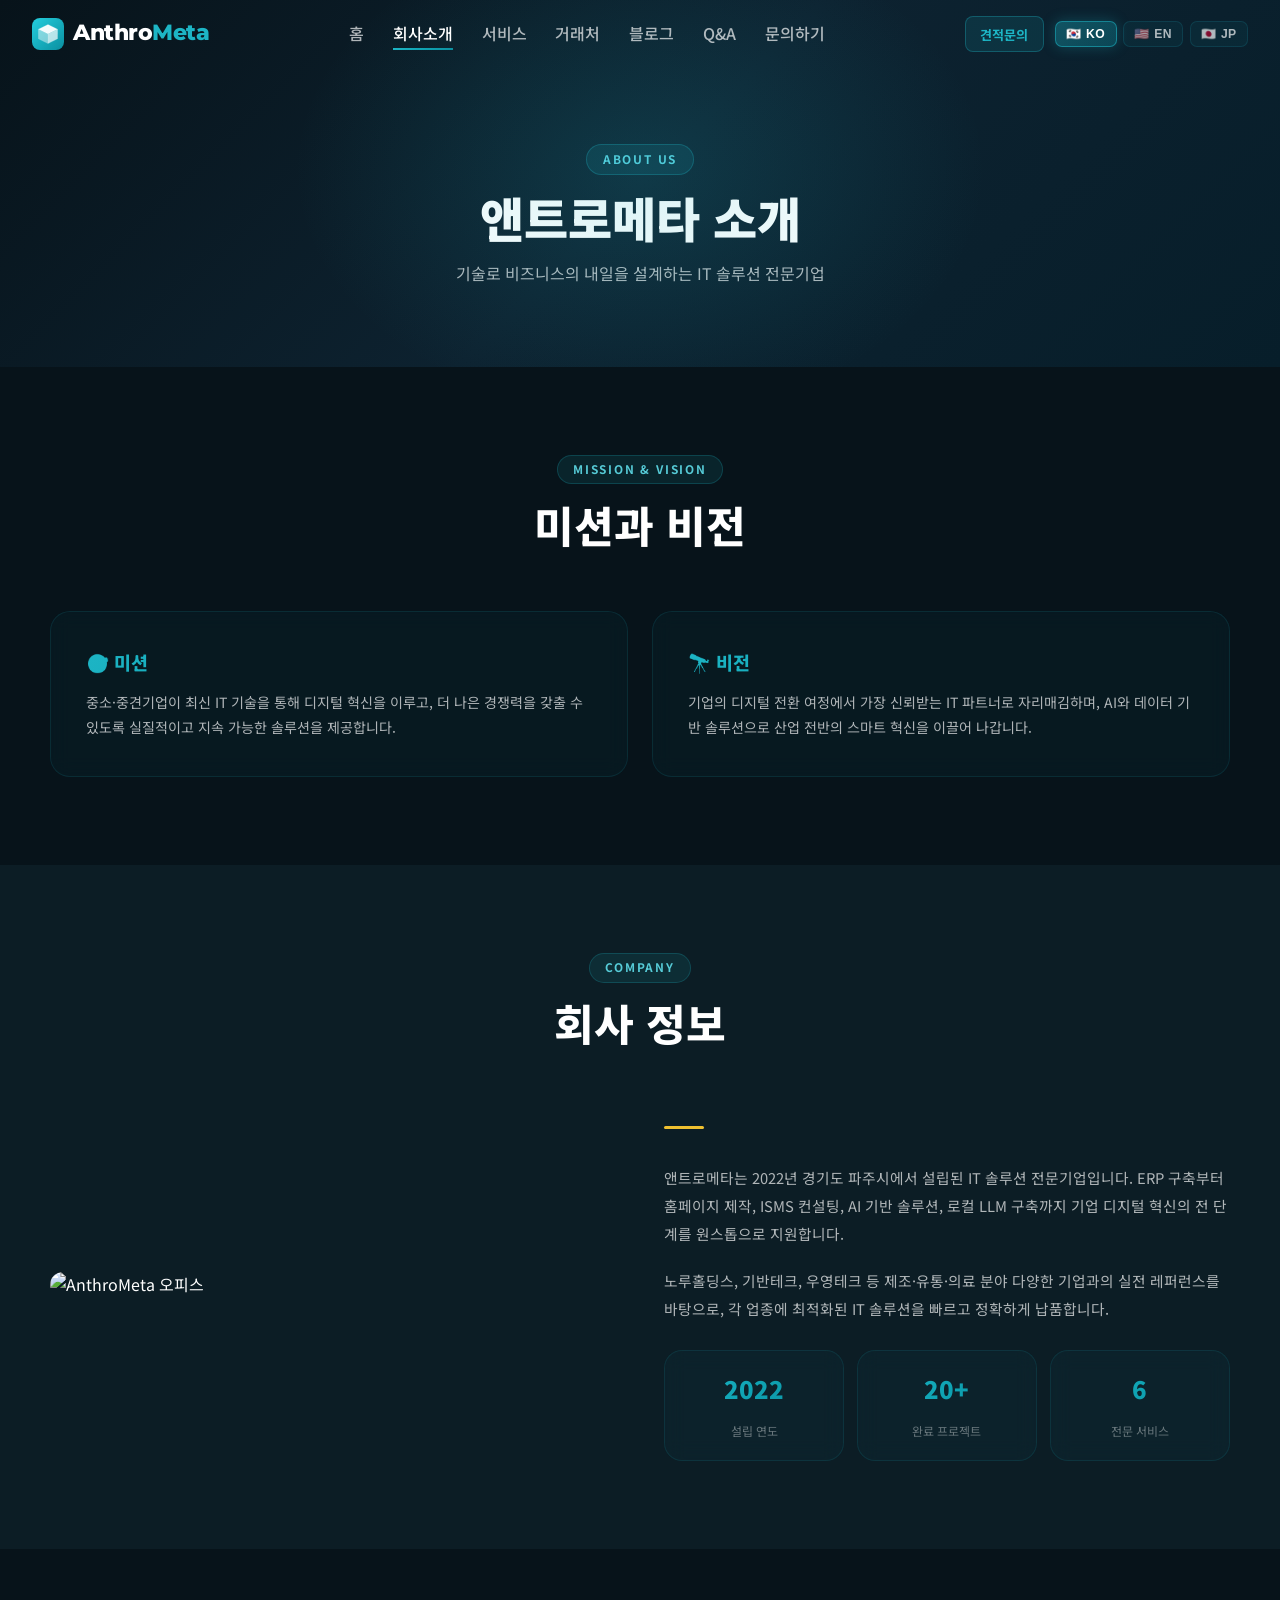
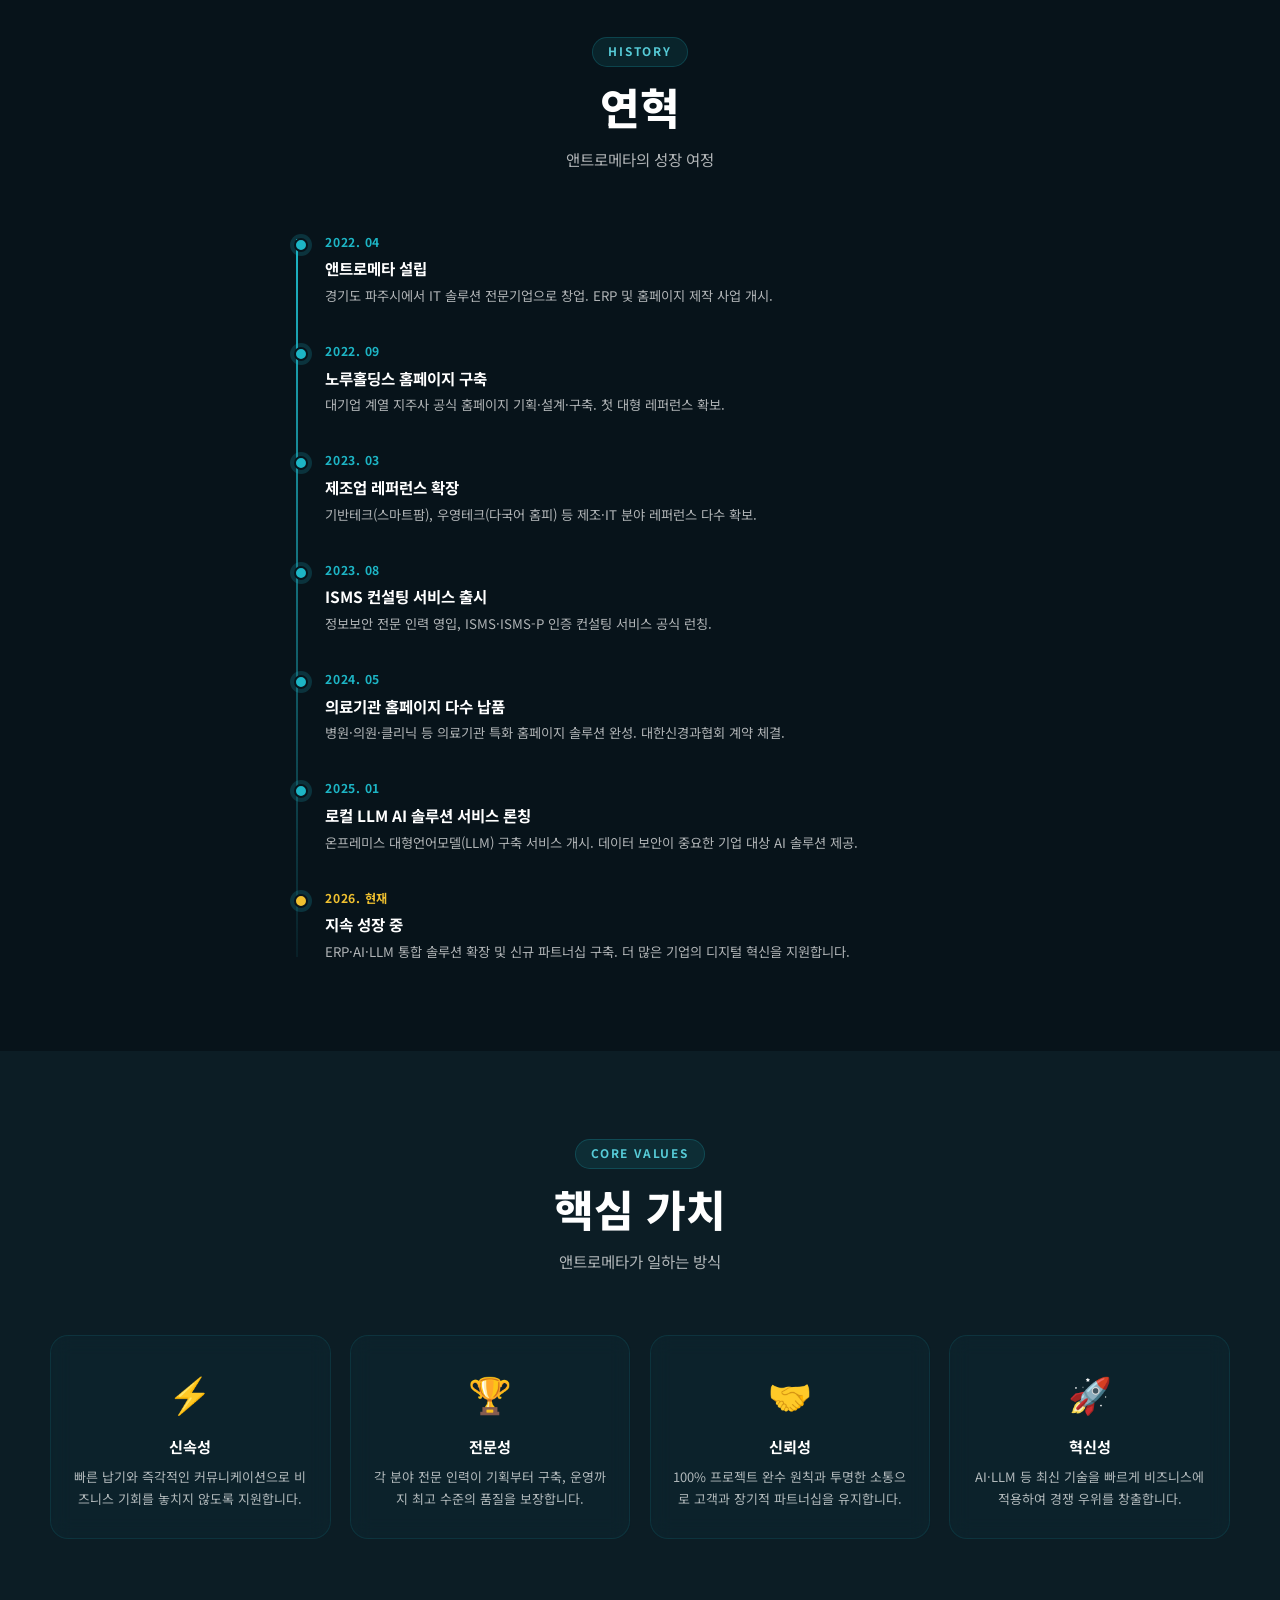
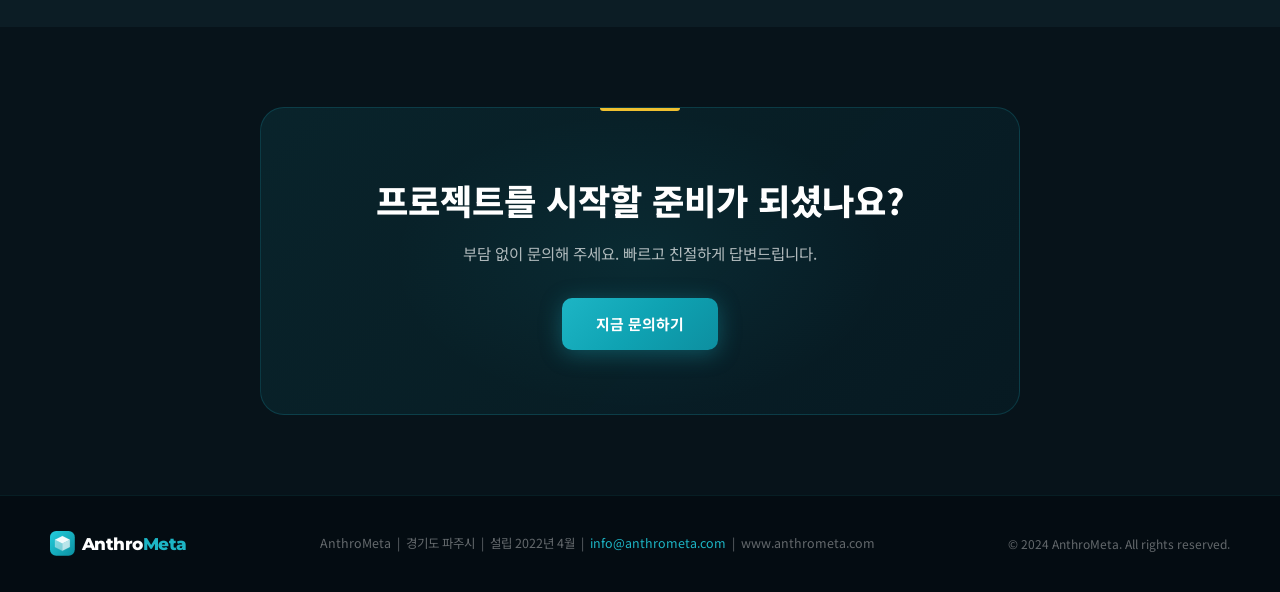
==== about.html @ a1dab917 "반응형 레이아웃 전체 점검 및 수정 - proc-wrap / cta-section 모바일 패딩 미적용 버그 수정 (3.5rem 1.2rem) - form-checks 460px 이" ====
<!DOCTYPE html>
<html lang="ko">
<head>
<meta charset="UTF-8">
<meta name="viewport" content="width=device-width, initial-scale=1.0">
<title>회사소개 | AnthroMeta 앤트로메타</title>
<meta name="description" content="앤트로메타는 2022년 설립된 IT 솔루션 전문기업입니다. ERP, 홈페이지, ISMS, AI, 로컬 LLM 솔루션을 제공합니다.">
<link rel="canonical" href="https://www.anthrometa.com/about.html">
<link rel="preconnect" href="https://fonts.googleapis.com">
<link rel="preconnect" href="https://fonts.gstatic.com" crossorigin>
<link href="https://fonts.googleapis.com/css2?family=Noto+Sans+KR:wght@300;400;500;700;900&family=Montserrat:wght@300;400;500;700;900&family=Noto+Sans+JP:wght@300;400;500;700;900&display=swap" rel="stylesheet">
<link rel="stylesheet" href="style.css?v=8">
</head>
<body class="lang-ko">

<header id="hdr">
  <a href="index.html" class="logo"><svg class="logo-mark" viewBox="0 0 40 40" fill="none" xmlns="http://www.w3.org/2000/svg"><defs><linearGradient id="amg" x1="0%" y1="0%" x2="100%" y2="100%"><stop offset="0%" stop-color="#24CEDD"/><stop offset="100%" stop-color="#0A8FA0"/></linearGradient></defs><rect width="40" height="40" rx="10" fill="url(#amg)"/><polygon points="20,8 32,14 20,20 8,14" fill="rgba(255,255,255,0.95)"/><polygon points="8,14 20,20 20,32 8,26" fill="rgba(255,255,255,0.45)"/><polygon points="32,14 20,20 20,32 32,26" fill="rgba(255,255,255,0.7)"/><polyline points="20,8 8,14 8,26 20,32 32,26 32,14 20,8" stroke="rgba(255,255,255,0.35)" stroke-width="0.5" stroke-linejoin="round" fill="none"/><line x1="20" y1="20" x2="20" y2="32" stroke="rgba(255,255,255,0.35)" stroke-width="0.5"/><line x1="8" y1="14" x2="20" y2="20" stroke="rgba(255,255,255,0.35)" stroke-width="0.5"/><line x1="32" y1="14" x2="20" y2="20" stroke="rgba(255,255,255,0.35)" stroke-width="0.5"/></svg><span><span class="l-anthro">Anthro</span><span class="l-meta" data-notrans>Meta</span></span></a>
  <nav class="nav-links">
    <a href="index.html"    data-page="index.html"    data-i18n="nav_home">홈</a>
    <a href="about.html"   data-page="about.html"    data-i18n="nav_about">회사소개</a>
    <a href="services.html" data-page="services.html" data-i18n="nav_services">서비스</a>
    <a href="clients.html"  data-page="clients.html"  data-i18n="nav_clients">거래처</a>
    <a href="blog.html"    data-page="blog.html"     data-i18n="nav_blog">블로그</a>
    <a href="qa.html"       data-page="qa.html"       data-i18n="nav_qa">Q&amp;A</a>
    <a href="contact.html"  data-page="contact.html"  data-i18n="nav_contact">문의하기</a>
  </nav>
  <div class="nav-right">
    <a href="quote.html" class="nav-quote" data-i18n="nav_quote">견적문의</a>
    <button class="lb active" onclick="setLang('ko')" id="bko">🇰🇷 <span class="ll">KO</span></button>
    <button class="lb"        onclick="setLang('en')" id="ben">🇺🇸 <span class="ll">EN</span></button>
    <button class="lb"        onclick="setLang('ja')" id="bja">🇯🇵 <span class="ll">JP</span></button>
    <button class="burger" id="burg" onclick="toggleMenu()" aria-label="Menu">
      <span></span><span></span><span></span>
    </button>
  </div>
</header>
<nav class="mnav" id="mnav">
  <a href="index.html"    onclick="closeMenu()" data-page="index.html"    data-i18n="nav_home">홈</a>
  <a href="about.html"   onclick="closeMenu()" data-page="about.html"   data-i18n="nav_about">회사소개</a>
  <a href="services.html" onclick="closeMenu()" data-page="services.html" data-i18n="nav_services">서비스</a>
  <a href="clients.html"  onclick="closeMenu()" data-page="clients.html"  data-i18n="nav_clients">거래처</a>
  <a href="blog.html"    onclick="closeMenu()" data-page="blog.html"    data-i18n="nav_blog">블로그</a>
  <a href="qa.html"       onclick="closeMenu()" data-page="qa.html"       data-i18n="nav_qa">Q&amp;A</a>
  <a href="contact.html"  onclick="closeMenu()" data-page="contact.html"  data-i18n="nav_contact">문의하기</a>
  <a href="quote.html"   onclick="closeMenu()" data-page="quote.html"   data-i18n="nav_quote">견적문의</a>
</nav>

<div class="page-banner">
  <div class="stag" data-i18n="ab_tag">ABOUT US</div>
  <h1 data-i18n="ab_title">앤트로메타 소개</h1>
  <p data-i18n="ab_sub">기술로 비즈니스의 내일을 설계하는 IT 솔루션 전문기업</p>
</div>

<!-- MISSION / VISION -->
<section style="background:var(--bg)">
  <div class="inner">
    <div class="sh reveal">
      <div class="stag" data-i18n="ab_mv_tag">MISSION &amp; VISION</div>
      <h2 class="st" data-i18n="ab_mv_title">미션과 비전</h2>
    </div>
    <div class="mission-grid reveal">
      <div class="mission-card">
        <h3 data-i18n="ab_mission_h">🎯 미션</h3>
        <p data-i18n="ab_mission_p">중소·중견기업이 최신 IT 기술을 통해 디지털 혁신을 이루고, 더 나은 경쟁력을 갖출 수 있도록 실질적이고 지속 가능한 솔루션을 제공합니다.</p>
      </div>
      <div class="mission-card">
        <h3 data-i18n="ab_vision_h">🔭 비전</h3>
        <p data-i18n="ab_vision_p">기업의 디지털 전환 여정에서 가장 신뢰받는 IT 파트너로 자리매김하며, AI와 데이터 기반 솔루션으로 산업 전반의 스마트 혁신을 이끌어 나갑니다.</p>
      </div>
    </div>
  </div>
</section>

<!-- COMPANY INFO -->
<section style="background:var(--bg2)">
  <div class="inner">
    <div class="sh reveal">
      <div class="stag" data-i18n="ab_info_tag">COMPANY</div>
      <h2 class="st" data-i18n="ab_info_title">회사 정보</h2>
    </div>
    <div class="about-grid reveal" style="gap:3rem">
      <div>
        <img src="https://images.unsplash.com/photo-1497366216548-37526070297c?auto=format&fit=crop&w=800&q=80" alt="AnthroMeta 오피스" style="width:100%;border-radius:20px;object-fit:cover;height:320px">
      </div>
      <div style="display:flex;flex-direction:column;gap:1.2rem;justify-content:center">
        <div class="y-accent"></div>
        <p style="font-size:.92rem;color:var(--txt2);line-height:1.9" data-i18n="ab_intro">앤트로메타는 2022년 경기도 파주시에서 설립된 IT 솔루션 전문기업입니다. ERP 구축부터 홈페이지 제작, ISMS 컨설팅, AI 기반 솔루션, 로컬 LLM 구축까지 기업 디지털 혁신의 전 단계를 원스톱으로 지원합니다.</p>
        <p style="font-size:.92rem;color:var(--txt2);line-height:1.9" data-i18n="ab_intro2">노루홀딩스, 기반테크, 우영테크 등 제조·유통·의료 분야 다양한 기업과의 실전 레퍼런스를 바탕으로, 각 업종에 최적화된 IT 솔루션을 빠르고 정확하게 납품합니다.</p>
        <div style="display:grid;grid-template-columns:repeat(3,1fr);gap:.8rem;margin-top:.5rem">
          <div class="why-card" style="padding:1.2rem;text-align:center">
            <div style="font-size:1.5rem;font-weight:900;background:var(--grad);-webkit-background-clip:text;-webkit-text-fill-color:transparent">2022</div>
            <div style="font-size:.75rem;color:var(--txt3)" data-i18n="st1l">설립 연도</div>
          </div>
          <div class="why-card" style="padding:1.2rem;text-align:center">
            <div style="font-size:1.5rem;font-weight:900;background:var(--grad);-webkit-background-clip:text;-webkit-text-fill-color:transparent">20+</div>
            <div style="font-size:.75rem;color:var(--txt3)" data-i18n="st2l">완료 프로젝트</div>
          </div>
          <div class="why-card" style="padding:1.2rem;text-align:center">
            <div style="font-size:1.5rem;font-weight:900;background:var(--grad);-webkit-background-clip:text;-webkit-text-fill-color:transparent">6</div>
            <div style="font-size:.75rem;color:var(--txt3)" data-i18n="st3l">전문 서비스</div>
          </div>
        </div>
      </div>
    </div>
  </div>
</section>

<!-- TIMELINE -->
<section style="background:var(--bg)">
  <div class="inner">
    <div class="sh reveal">
      <div class="stag" data-i18n="ab_tl_tag">HISTORY</div>
      <h2 class="st" data-i18n="ab_tl_title">연혁</h2>
      <p class="sd" data-i18n="ab_tl_sub">앤트로메타의 성장 여정</p>
    </div>
    <div class="timeline reveal" style="max-width:700px;margin:0 auto">
      <div class="tl-item">
        <div class="tl-dot"></div>
        <div class="tl-year">2022. 04</div>
        <div class="tl-title" data-i18n="tl1_t">앤트로메타 설립</div>
        <div class="tl-desc" data-i18n="tl1_d">경기도 파주시에서 IT 솔루션 전문기업으로 창업. ERP 및 홈페이지 제작 사업 개시.</div>
      </div>
      <div class="tl-item">
        <div class="tl-dot"></div>
        <div class="tl-year">2022. 09</div>
        <div class="tl-title" data-i18n="tl2_t">노루홀딩스 홈페이지 구축</div>
        <div class="tl-desc" data-i18n="tl2_d">대기업 계열 지주사 공식 홈페이지 기획·설계·구축. 첫 대형 레퍼런스 확보.</div>
      </div>
      <div class="tl-item">
        <div class="tl-dot"></div>
        <div class="tl-year">2023. 03</div>
        <div class="tl-title" data-i18n="tl3_t">제조업 레퍼런스 확장</div>
        <div class="tl-desc" data-i18n="tl3_d">기반테크(스마트팜), 우영테크(다국어 홈피) 등 제조·IT 분야 레퍼런스 다수 확보.</div>
      </div>
      <div class="tl-item">
        <div class="tl-dot"></div>
        <div class="tl-year">2023. 08</div>
        <div class="tl-title" data-i18n="tl4_t">ISMS 컨설팅 서비스 출시</div>
        <div class="tl-desc" data-i18n="tl4_d">정보보안 전문 인력 영입, ISMS·ISMS-P 인증 컨설팅 서비스 공식 런칭.</div>
      </div>
      <div class="tl-item">
        <div class="tl-dot"></div>
        <div class="tl-year">2024. 05</div>
        <div class="tl-title" data-i18n="tl5_t">의료기관 홈페이지 다수 납품</div>
        <div class="tl-desc" data-i18n="tl5_d">병원·의원·클리닉 등 의료기관 특화 홈페이지 솔루션 완성. 대한신경과협회 계약 체결.</div>
      </div>
      <div class="tl-item">
        <div class="tl-dot"></div>
        <div class="tl-year">2025. 01</div>
        <div class="tl-title" data-i18n="tl6_t">로컬 LLM AI 솔루션 서비스 론칭</div>
        <div class="tl-desc" data-i18n="tl6_d">온프레미스 대형언어모델(LLM) 구축 서비스 개시. 데이터 보안이 중요한 기업 대상 AI 솔루션 제공.</div>
      </div>
      <div class="tl-item">
        <div class="tl-dot" style="background:var(--yellow)"></div>
        <div class="tl-year" style="color:var(--yellow)">2026. 현재</div>
        <div class="tl-title" data-i18n="tl7_t">지속 성장 중</div>
        <div class="tl-desc" data-i18n="tl7_d">ERP·AI·LLM 통합 솔루션 확장 및 신규 파트너십 구축. 더 많은 기업의 디지털 혁신을 지원합니다.</div>
      </div>
    </div>
  </div>
</section>

<!-- CORE VALUES -->
<section style="background:var(--bg2)">
  <div class="inner">
    <div class="sh reveal">
      <div class="stag" data-i18n="ab_val_tag">CORE VALUES</div>
      <h2 class="st" data-i18n="ab_val_title">핵심 가치</h2>
      <p class="sd" data-i18n="ab_val_sub">앤트로메타가 일하는 방식</p>
    </div>
    <div class="values-grid reveal">
      <div class="value-card">
        <div class="value-ico">⚡</div>
        <h3 data-i18n="val1_t">신속성</h3>
        <p data-i18n="val1_p">빠른 납기와 즉각적인 커뮤니케이션으로 비즈니스 기회를 놓치지 않도록 지원합니다.</p>
      </div>
      <div class="value-card">
        <div class="value-ico">🏆</div>
        <h3 data-i18n="val2_t">전문성</h3>
        <p data-i18n="val2_p">각 분야 전문 인력이 기획부터 구축, 운영까지 최고 수준의 품질을 보장합니다.</p>
      </div>
      <div class="value-card">
        <div class="value-ico">🤝</div>
        <h3 data-i18n="val3_t">신뢰성</h3>
        <p data-i18n="val3_p">100% 프로젝트 완수 원칙과 투명한 소통으로 고객과 장기적 파트너십을 유지합니다.</p>
      </div>
      <div class="value-card">
        <div class="value-ico">🚀</div>
        <h3 data-i18n="val4_t">혁신성</h3>
        <p data-i18n="val4_p">AI·LLM 등 최신 기술을 빠르게 비즈니스에 적용하여 경쟁 우위를 창출합니다.</p>
      </div>
    </div>
  </div>
</section>

<!-- CTA -->
<div class="cta-section">
  <div class="inner">
    <div class="cta-card reveal">
      <h2 data-i18n="cta_title">프로젝트를 시작할 준비가 되셨나요?</h2>
      <p data-i18n="cta_desc">부담 없이 문의해 주세요. 빠르고 친절하게 답변드립니다.</p>
      <a href="contact.html" class="btn-p" data-i18n="cta_btn">지금 문의하기</a>
    </div>
  </div>
</div>

<footer>
  <div class="fi2">
    <div class="flogo"><svg class="logo-mark" viewBox="0 0 40 40" fill="none" xmlns="http://www.w3.org/2000/svg"><defs><linearGradient id="amg" x1="0%" y1="0%" x2="100%" y2="100%"><stop offset="0%" stop-color="#24CEDD"/><stop offset="100%" stop-color="#0A8FA0"/></linearGradient></defs><rect width="40" height="40" rx="10" fill="url(#amg)"/><polygon points="20,8 32,14 20,20 8,14" fill="rgba(255,255,255,0.95)"/><polygon points="8,14 20,20 20,32 8,26" fill="rgba(255,255,255,0.45)"/><polygon points="32,14 20,20 20,32 32,26" fill="rgba(255,255,255,0.7)"/><polyline points="20,8 8,14 8,26 20,32 32,26 32,14 20,8" stroke="rgba(255,255,255,0.35)" stroke-width="0.5" stroke-linejoin="round" fill="none"/><line x1="20" y1="20" x2="20" y2="32" stroke="rgba(255,255,255,0.35)" stroke-width="0.5"/><line x1="8" y1="14" x2="20" y2="20" stroke="rgba(255,255,255,0.35)" stroke-width="0.5"/><line x1="32" y1="14" x2="20" y2="20" stroke="rgba(255,255,255,0.35)" stroke-width="0.5"/></svg><span><span class="l-anthro">Anthro</span><span class="l-meta" data-notrans>Meta</span></span></div>
    <div class="fmid">
      <span>AnthroMeta</span> &nbsp;|&nbsp;
      <span data-i18n="ft_loc">경기도 파주시</span> &nbsp;|&nbsp;
      <span data-i18n="ft_est">설립 2022년 4월</span> &nbsp;|&nbsp;
      <a href="mailto:info@anthrometa.com" style="color:var(--teal);text-decoration:none">info@anthrometa.com</a> &nbsp;|&nbsp;
      www.anthrometa.com
    </div>
    <div class="fcopy">© 2024 AnthroMeta. <span data-i18n="ft_r">All rights reserved.</span></div>
  </div>
</footer>

<script src="main.js"></script>
</body>
</html>
---- style.css ----
/* AnthroMeta — anthrometa.com — Shared Stylesheet */

:root {
  /* Brand palette from 사업계획서 */
  --bg:  #07131A;   /* very dark teal-black */
  --bg2: #0C1D25;   /* secondary dark */
  --bg3: #050E14;   /* deepest bg */
  --card: rgba(29,181,197,0.04);
  --border: rgba(29,181,197,0.12);

  --teal:  #1DB5C5;   /* primary brand teal */
  --teal2: #0FA3B3;   /* mid */
  --teal3: #0D8FA0;   /* dark */
  --yellow: #EFC030;  /* brand yellow accent */
  --charcoal: #3A3A3A;

  --grad: linear-gradient(135deg, #1DB5C5, #0FA3B3, #0D8FA0);
  --grad-hero: linear-gradient(135deg, #07131A 0%, #0D2230 50%, #071E2A 100%);
  --txt:  #ffffff;
  --txt2: rgba(255,255,255,0.68);
  --txt3: rgba(255,255,255,0.38);
  --ease: all 0.3s cubic-bezier(0.4,0,0.2,1);

  /* Alias kept for any gradient-text refs */
  --purple: #1DB5C5;
  --indigo: #0FA3B3;
  --blue:   #0D8FA0;
}

*,*::before,*::after{margin:0;padding:0;box-sizing:border-box}
html{scroll-behavior:smooth}
body{background:var(--bg);color:var(--txt);font-family:'Noto Sans KR',sans-serif;overflow-x:hidden;line-height:1.6}
body.lang-en{font-family:'Montserrat','Noto Sans KR',sans-serif}
body.lang-ja{font-family:'Noto Sans JP','Noto Sans KR',sans-serif}
::-webkit-scrollbar{width:5px}
::-webkit-scrollbar-track{background:var(--bg)}
::-webkit-scrollbar-thumb{background:var(--teal);border-radius:3px}

/* ── HEADER ── */
header{position:fixed;top:0;left:0;right:0;z-index:1000;height:68px;padding:0 2rem;display:flex;align-items:center;justify-content:space-between;transition:var(--ease)}
header.scrolled{background:rgba(7,19,26,0.90);backdrop-filter:blur(20px);-webkit-backdrop-filter:blur(20px);border-bottom:1px solid rgba(29,181,197,0.1);box-shadow:0 4px 30px rgba(0,0,0,0.4)}
.logo{text-decoration:none;display:inline-flex;align-items:center;gap:9px}
.logo-mark{height:2rem;width:2rem;flex-shrink:0}
.logo-mark svg{width:100%;height:100%}
.l-anthro{font-family:'Montserrat',sans-serif;font-weight:800;color:#fff;font-size:1.38rem;letter-spacing:-.5px;line-height:1}
.l-meta{font-family:'Montserrat',sans-serif;font-weight:800;color:var(--teal);font-size:1.38rem;letter-spacing:-.5px;line-height:1}

.nav-links{display:flex;align-items:center;gap:1.8rem}
.nav-links a{color:var(--txt2);text-decoration:none;font-size:1rem;font-weight:500;position:relative;transition:var(--ease)}
.nav-links a::after{content:'';position:absolute;bottom:-3px;left:0;width:0;height:2px;background:var(--grad);transition:var(--ease)}
.nav-links a:hover,.nav-links a.active-link{color:var(--txt)}
.nav-links a.active-link::after,.nav-links a:hover::after{width:100%}
.nav-right{display:flex;align-items:center;gap:.4rem}
.lb{background:rgba(29,181,197,0.06);border:1px solid rgba(29,181,197,0.15);color:var(--txt2);padding:.32rem .65rem;border-radius:7px;cursor:pointer;font-size:.76rem;font-weight:700;transition:var(--ease);display:flex;align-items:center;gap:.28rem;letter-spacing:.4px}
.lb:hover{background:rgba(29,181,197,0.18);border-color:rgba(29,181,197,0.4);color:var(--txt)}
.lb.active{background:linear-gradient(135deg,rgba(29,181,197,0.35),rgba(13,143,160,0.35));border-color:rgba(29,181,197,0.55);color:var(--txt);box-shadow:0 0 14px rgba(29,181,197,0.28)}
.burger{display:none;flex-direction:column;gap:5px;cursor:pointer;padding:4px;background:none;border:none}
.burger span{display:block;width:23px;height:2px;background:var(--txt2);border-radius:2px;transition:var(--ease)}
.burger.open span:nth-child(1){transform:translateY(7px) rotate(45deg)}
.burger.open span:nth-child(2){opacity:0}
.burger.open span:nth-child(3){transform:translateY(-7px) rotate(-45deg)}
.mnav{display:none;position:fixed;top:68px;left:0;right:0;background:rgba(7,19,26,0.97);backdrop-filter:blur(20px);-webkit-backdrop-filter:blur(20px);border-bottom:1px solid rgba(29,181,197,0.1);padding:1.4rem 1.5rem;z-index:999;flex-direction:column}
.mnav.open{display:flex}
.mnav a{color:var(--txt2);text-decoration:none;font-size:.97rem;font-weight:500;padding:.85rem 0;border-bottom:1px solid rgba(255,255,255,0.05);transition:var(--ease);display:block}
.mnav a:last-child{border-bottom:none}
.mnav a:hover,.mnav a.active-link{color:var(--teal);padding-left:.5rem}

/* ── PAGE BANNER ── */
.page-banner{padding:9rem 2rem 5rem;background:var(--grad-hero);text-align:center;position:relative;overflow:hidden}
.page-banner::before{content:'';position:absolute;top:-80px;left:50%;transform:translateX(-50%);width:700px;height:500px;background:radial-gradient(ellipse,rgba(29,181,197,0.16) 0%,transparent 70%);pointer-events:none}
.page-banner .stag{display:inline-block;background:rgba(29,181,197,0.12);border:1px solid rgba(29,181,197,0.28);color:rgba(97,225,238,0.9);padding:.3rem 1rem;border-radius:50px;font-size:.74rem;font-weight:700;letter-spacing:1.8px;text-transform:uppercase;margin-bottom:.9rem}
.page-banner h1{font-size:clamp(1.9rem,4vw,3rem);font-weight:900;line-height:1.2;margin-bottom:.9rem}
.page-banner p{color:var(--txt2);font-size:1rem;max-width:580px;margin:0 auto}

/* ── SECTIONS ── */
section{padding:5.5rem 2rem}
.inner{max-width:1180px;margin:0 auto}
.sh{text-align:center;margin-bottom:3.8rem}
.stag{display:inline-block;background:rgba(29,181,197,0.1);border:1px solid rgba(29,181,197,0.22);color:rgba(97,225,238,0.88);padding:.28rem .95rem;border-radius:50px;font-size:.74rem;font-weight:700;letter-spacing:1.8px;text-transform:uppercase;margin-bottom:.9rem}
.st{font-size:clamp(1.7rem,3.5vw,2.7rem);font-weight:800;line-height:1.2;margin-bottom:.9rem}
.sd{color:var(--txt2);font-size:.97rem;max-width:580px;margin:0 auto}

/* ── HERO ── */
#home-hero{min-height:100vh;display:flex;align-items:center;justify-content:center;position:relative;overflow:hidden;background:var(--grad-hero)}
.h-bg{position:absolute;inset:0;overflow:hidden}
.orb{position:absolute;border-radius:50%;filter:blur(80px)}
.orb1{width:650px;height:650px;background:radial-gradient(circle,rgba(29,181,197,0.2) 0%,transparent 70%);top:-130px;left:-90px;animation:float 9s ease-in-out infinite}
.orb2{width:520px;height:520px;background:radial-gradient(circle,rgba(13,143,160,0.16) 0%,transparent 70%);bottom:-70px;right:-70px;animation:float 11s ease-in-out infinite reverse}
.orb3{width:380px;height:380px;background:radial-gradient(circle,rgba(29,181,197,0.12) 0%,transparent 70%);top:50%;left:50%;animation:float3 7s ease-in-out 2s infinite}
/* yellow accent orb */
.orb4{width:200px;height:200px;background:radial-gradient(circle,rgba(239,192,48,0.07) 0%,transparent 70%);top:20%;right:15%;animation:float 13s ease-in-out 3s infinite}
.grid-bg{position:absolute;inset:0;background-image:linear-gradient(rgba(29,181,197,0.04) 1px,transparent 1px),linear-gradient(90deg,rgba(29,181,197,0.04) 1px,transparent 1px);background-size:60px 60px}
@keyframes float{0%,100%{transform:translateY(0) scale(1)}50%{transform:translateY(-28px) scale(1.04)}}
@keyframes float3{0%,100%{transform:translate(-50%,-50%) scale(1)}50%{transform:translate(-50%,calc(-50% - 20px)) scale(1.04)}}
.hero{position:relative;z-index:1;text-align:center;padding:2rem;max-width:920px}
.h-badge{display:inline-flex;align-items:center;gap:.5rem;background:rgba(29,181,197,0.12);border:1px solid rgba(29,181,197,0.3);padding:.38rem 1.1rem;border-radius:50px;font-size:.8rem;color:rgba(97,225,238,.9);margin-bottom:1.8rem;backdrop-filter:blur(10px);animation:fadeDown .8s ease both}
.h-badge::before{content:'✦';color:var(--teal)}
.h-title{font-size:clamp(2.1rem,5vw,3.9rem);font-weight:900;line-height:1.14;margin-bottom:1.4rem;animation:fadeUp .8s ease .2s both}
.gtxt{background:linear-gradient(135deg,#7de8f4,#1DB5C5,#0d9db0);-webkit-background-clip:text;-webkit-text-fill-color:transparent;background-clip:text}
.h-sub{font-size:clamp(.97rem,2vw,1.18rem);color:var(--txt2);margin-bottom:2.8rem;font-weight:400;letter-spacing:.02em;animation:fadeUp .8s ease .4s both}
.h-cta{display:flex;gap:1rem;justify-content:center;flex-wrap:wrap;animation:fadeUp .8s ease .6s both}
.btn-p{padding:.88rem 2.1rem;background:var(--grad);color:#fff;border:none;border-radius:10px;font-size:.93rem;font-weight:700;cursor:pointer;text-decoration:none;transition:var(--ease);box-shadow:0 4px 22px rgba(29,181,197,0.35);display:inline-flex;align-items:center;gap:.45rem}
.btn-p:hover{transform:translateY(-3px);box-shadow:0 10px 32px rgba(29,181,197,0.5)}
.btn-s{padding:.88rem 2.1rem;background:rgba(29,181,197,0.07);color:var(--txt);border:1px solid rgba(29,181,197,0.22);border-radius:10px;font-size:.93rem;font-weight:600;cursor:pointer;text-decoration:none;transition:var(--ease);backdrop-filter:blur(10px);display:inline-flex;align-items:center;gap:.45rem}
.btn-s:hover{background:rgba(29,181,197,0.14);border-color:rgba(29,181,197,0.45);transform:translateY(-3px)}
.scroll-ind{position:absolute;bottom:2.2rem;left:50%;transform:translateX(-50%);display:flex;flex-direction:column;align-items:center;gap:.45rem;animation:fadeUp 1s ease 1s both}
.scroll-ind span{font-size:.68rem;color:var(--txt3);letter-spacing:2.5px}
.scroll-line{width:1px;height:48px;background:linear-gradient(to bottom,rgba(29,181,197,0.7),transparent);animation:sline 2.2s ease-in-out infinite}
@keyframes sline{0%{transform:scaleY(0);transform-origin:top;opacity:0}50%{transform:scaleY(1);transform-origin:top;opacity:1}100%{transform:scaleY(1);transform-origin:bottom;opacity:0}}
@keyframes fadeDown{from{opacity:0;transform:translateY(-18px)}to{opacity:1;transform:translateY(0)}}
@keyframes fadeUp{from{opacity:0;transform:translateY(28px)}to{opacity:1;transform:translateY(0)}}

/* ── HOME: ABOUT ── */
.about-grid{display:grid;grid-template-columns:1fr 1fr;gap:3.5rem;align-items:center}
.about-text .stag{display:inline-block;margin-bottom:.9rem}
.about-text h2{font-size:clamp(1.6rem,3vw,2.4rem);font-weight:800;line-height:1.25;margin-bottom:1rem}
.about-text p{color:var(--txt2);font-size:.95rem;line-height:1.8;margin-bottom:1.5rem}
.about-meta{display:flex;flex-direction:column;gap:.7rem}
.about-meta-item{display:flex;align-items:center;gap:.7rem;font-size:.88rem}
.about-meta-item .albl{color:var(--txt3);min-width:60px;font-size:.78rem}
.about-meta-item .aval{color:var(--teal);font-weight:600}
.about-visual{display:grid;grid-template-columns:1fr 1fr;gap:1rem}
.av-card{background:var(--card);border:1px solid var(--border);border-radius:16px;padding:1.5rem;text-align:center;transition:var(--ease);backdrop-filter:blur(10px)}
.av-card:hover{border-color:rgba(29,181,197,0.35);box-shadow:0 0 24px rgba(29,181,197,0.13)}
.av-num{font-size:2rem;font-weight:900;background:var(--grad);-webkit-background-clip:text;-webkit-text-fill-color:transparent;background-clip:text;font-family:'Montserrat',sans-serif}
.av-lbl{color:var(--txt2);font-size:.78rem;margin-top:.2rem}

/* ── HOME: SERVICES PREVIEW ── */
#svc-prev{background:linear-gradient(180deg,var(--bg) 0%,var(--bg2) 100%)}
.svc-prev-grid{display:grid;grid-template-columns:repeat(3,1fr);gap:1.1rem;margin-bottom:2.5rem}
.spc{background:var(--card);border:1px solid var(--border);border-radius:16px;padding:1.5rem 1.3rem;transition:var(--ease);display:flex;flex-direction:column;align-items:flex-start;gap:.6rem;backdrop-filter:blur(10px);text-decoration:none;color:var(--txt)}
.spc:hover{border-color:rgba(29,181,197,0.38);transform:translateY(-5px);box-shadow:0 16px 48px rgba(29,181,197,0.12);background:rgba(29,181,197,0.07)}
.spc .si{width:46px;height:46px;border-radius:12px;display:flex;align-items:center;justify-content:center;font-size:1.35rem}
.spc h3{font-size:.97rem;font-weight:700}
.spc p{font-size:.82rem;color:var(--txt2);line-height:1.6}
.svc-more{text-align:center}

/* ── HOME: CLIENT STRIP ── */
#cl-strip{background:var(--bg2)}
.cl-strip-inner{display:flex;flex-wrap:wrap;gap:.85rem;justify-content:center;margin-bottom:2.2rem}
.cb{background:rgba(29,181,197,0.05);border:1px solid rgba(29,181,197,0.12);border-radius:14px;padding:1rem 1.5rem;font-size:.87rem;font-weight:600;color:var(--txt2);transition:var(--ease);cursor:default;backdrop-filter:blur(10px);display:flex;flex-direction:column;align-items:center;gap:.3rem;text-align:center;min-width:140px}
.cb:hover{background:rgba(29,181,197,0.12);border-color:rgba(29,181,197,0.35);color:var(--txt);transform:translateY(-4px);box-shadow:0 8px 28px rgba(29,181,197,0.1)}
.cb-name{font-size:.93rem;font-weight:700;color:var(--txt)}
.cb-svc{font-size:.73rem;color:var(--txt2);font-weight:400;opacity:.75}
.cl-more{text-align:center}

/* ── HOME: CTA ── */
.cta-section{background:var(--bg);padding:5rem 2rem}
.cta-card{background:linear-gradient(135deg,rgba(29,181,197,0.1),rgba(13,143,160,0.06));border:1px solid rgba(29,181,197,0.2);border-radius:24px;padding:4rem 2rem;text-align:center;max-width:760px;margin:0 auto;position:relative;overflow:hidden}
.cta-card::before{content:'';position:absolute;top:50%;left:50%;transform:translate(-50%,-50%);width:500px;height:300px;background:radial-gradient(ellipse,rgba(29,181,197,0.08) 0%,transparent 70%);pointer-events:none}
/* yellow top accent line */
.cta-card::after{content:'';position:absolute;top:0;left:50%;transform:translateX(-50%);width:80px;height:3px;background:var(--yellow);border-radius:0 0 3px 3px}
.cta-card h2{font-size:clamp(1.5rem,3vw,2.2rem);font-weight:800;margin-bottom:.8rem;position:relative;z-index:1}
.cta-card p{color:var(--txt2);font-size:.97rem;margin-bottom:2rem;position:relative;z-index:1}
.cta-card .btn-p{position:relative;z-index:1}

/* ── SERVICES PAGE ── */
#services-page{background:linear-gradient(180deg,var(--bg) 0%,var(--bg2) 50%,var(--bg) 100%)}
.sgrid{display:grid;grid-template-columns:repeat(auto-fit,minmax(310px,1fr));gap:1.4rem}
.sc{background:var(--card);border:1px solid var(--border);border-radius:20px;padding:1.9rem;transition:var(--ease);position:relative;overflow:hidden;backdrop-filter:blur(10px)}
.sc::before{content:'';position:absolute;top:0;left:0;right:0;height:2px;background:var(--grad);opacity:0;transition:var(--ease)}
.sc:hover{border-color:rgba(29,181,197,0.3);transform:translateY(-6px);box-shadow:0 22px 58px rgba(29,181,197,0.12);background:rgba(29,181,197,0.06)}
.sc:hover::before{opacity:1}
.si{width:54px;height:54px;border-radius:14px;display:flex;align-items:center;justify-content:center;font-size:1.55rem;margin-bottom:1.4rem}
.si1{background:linear-gradient(135deg,rgba(29,181,197,0.28),rgba(15,163,179,0.28))}
.si2{background:linear-gradient(135deg,rgba(13,143,160,0.28),rgba(29,181,197,0.20))}
.si3{background:linear-gradient(135deg,rgba(97,225,238,0.22),rgba(29,181,197,0.22))}
.si4{background:linear-gradient(135deg,rgba(239,192,48,0.25),rgba(251,210,80,0.18))}  /* yellow for ISMS */
.si5{background:linear-gradient(135deg,rgba(29,181,197,0.18),rgba(97,225,238,0.28))}
.si6{background:linear-gradient(135deg,rgba(168,85,247,0.28),rgba(99,102,241,0.22))}  /* violet for local LLM */
.sc h3{font-size:1.13rem;font-weight:700;margin-bottom:.7rem}
.sc p{color:var(--txt2);font-size:.88rem;line-height:1.72}
.stags{display:flex;flex-wrap:wrap;gap:.45rem;margin-top:1.1rem}
.stag-sm{background:rgba(29,181,197,0.09);border:1px solid rgba(29,181,197,0.18);color:rgba(97,225,238,.8);padding:.18rem .55rem;border-radius:4px;font-size:.71rem;font-weight:500}

/* ── CLIENTS PAGE ── */
#clients-page{background:linear-gradient(180deg,var(--bg) 0%,var(--bg2) 100%)}
.stats{display:grid;grid-template-columns:repeat(auto-fit,minmax(170px,1fr));gap:1.3rem;margin-bottom:3.5rem}
.statc{background:var(--card);border:1px solid var(--border);border-radius:16px;padding:1.6rem;text-align:center;backdrop-filter:blur(10px);transition:var(--ease)}
.statc:hover{border-color:rgba(29,181,197,0.35);box-shadow:0 0 28px rgba(29,181,197,0.14)}
.snum{font-size:2.1rem;font-weight:900;background:var(--grad);-webkit-background-clip:text;-webkit-text-fill-color:transparent;background-clip:text;font-family:'Montserrat',sans-serif}
.slbl{color:var(--txt2);font-size:.82rem;margin-top:.2rem}
.cbadges{display:flex;flex-wrap:wrap;gap:.9rem;justify-content:center;margin-bottom:3rem}
.cbadge{background:rgba(29,181,197,0.05);border:1px solid rgba(29,181,197,0.14);border-radius:11px;padding:.75rem 1.4rem;font-size:.9rem;font-weight:600;color:var(--txt2);transition:var(--ease);cursor:default;backdrop-filter:blur(10px)}
.cbadge:hover{background:rgba(29,181,197,0.12);border-color:rgba(29,181,197,0.35);color:var(--txt);transform:translateY(-3px);box-shadow:0 8px 24px rgba(29,181,197,0.13)}
.trust-text{max-width:700px;margin:0 auto;text-align:center;color:var(--txt2);font-size:.95rem;line-height:1.8;padding:2rem;background:var(--card);border:1px solid var(--border);border-radius:16px;backdrop-filter:blur(10px)}

/* ── FAQ PAGE ── */
#qa-page{background:linear-gradient(180deg,var(--bg) 0%,var(--bg2) 100%)}
.faq{max-width:790px;margin:0 auto;display:flex;flex-direction:column;gap:.9rem}
.fi{background:var(--card);border:1px solid var(--border);border-radius:16px;overflow:hidden;transition:var(--ease);backdrop-filter:blur(10px)}
.fi.open{border-color:rgba(29,181,197,0.35);box-shadow:0 8px 32px rgba(29,181,197,0.09)}
.fq{width:100%;background:none;border:none;color:var(--txt);padding:1.35rem 1.65rem;text-align:left;cursor:pointer;display:flex;align-items:center;justify-content:space-between;gap:1rem;font-size:.95rem;font-weight:600;font-family:inherit;transition:var(--ease)}
.fq:hover{color:rgba(97,225,238,.9)}
.fico{width:27px;height:27px;border-radius:8px;background:rgba(29,181,197,0.12);border:1px solid rgba(29,181,197,0.22);display:flex;align-items:center;justify-content:center;flex-shrink:0;transition:var(--ease);font-size:1.05rem;color:rgba(97,225,238,.88);line-height:1}
.fi.open .fico{background:rgba(29,181,197,0.3);transform:rotate(45deg)}
.fa{max-height:0;overflow:hidden;transition:max-height 0.4s cubic-bezier(0.4,0,0.2,1)}
.fi.open .fa{max-height:280px}
.fai{padding:0 1.65rem 1.4rem;color:var(--txt2);font-size:.9rem;line-height:1.82;border-top:1px solid rgba(29,181,197,0.08);padding-top:1.2rem}

/* ── CONTACT PAGE ── */
#contact-page{background:var(--bg);position:relative;overflow:hidden}
#contact-page::before{content:'';position:absolute;top:50%;left:50%;transform:translate(-50%,-50%);width:700px;height:700px;background:radial-gradient(circle,rgba(29,181,197,0.07) 0%,transparent 70%);pointer-events:none}
.ccard{max-width:680px;margin:0 auto;background:rgba(29,181,197,0.03);border:1px solid rgba(29,181,197,0.1);border-radius:24px;padding:3rem 2.5rem;text-align:center;backdrop-filter:blur(20px);-webkit-backdrop-filter:blur(20px);position:relative;z-index:1}
.ccard>p{color:var(--txt2);font-size:.93rem;margin-bottom:.4rem}
.kbtn{display:inline-flex;align-items:center;gap:.7rem;background:#FEE500;color:#1a0a0a;padding:.95rem 2.4rem;border-radius:12px;font-size:1rem;font-weight:700;text-decoration:none;transition:var(--ease);border:none;cursor:pointer;margin:1.4rem 0;box-shadow:0 4px 22px rgba(254,229,0,.22)}
.kbtn:hover{background:#FFD000;transform:translateY(-3px);box-shadow:0 8px 32px rgba(254,229,0,.32)}
.kico{width:24px;height:24px;flex-shrink:0}
.cinfo{display:flex;justify-content:center;gap:2.2rem;flex-wrap:wrap;margin-top:1.8rem;padding-top:1.8rem;border-top:1px solid rgba(29,181,197,0.1)}
.cii{display:flex;align-items:center;gap:.55rem;color:var(--txt2);font-size:.87rem}
.cii .ico{width:36px;height:36px;border-radius:10px;background:rgba(29,181,197,0.1);border:1px solid rgba(29,181,197,0.2);display:flex;align-items:center;justify-content:center;font-size:.95rem;flex-shrink:0}
.cii-lbl{font-size:.72rem;color:var(--txt3);margin-bottom:2px}

/* ── FOOTER ── */
footer{background:#040c12;padding:2.2rem 2rem;border-top:1px solid rgba(29,181,197,0.1)}
.fi2{max-width:1180px;margin:0 auto;display:flex;justify-content:space-between;align-items:center;gap:1rem;flex-wrap:wrap}
.flogo{display:inline-flex;align-items:center;gap:7px}
.flogo .logo-mark{width:1.55rem;height:1.55rem}
.flogo .l-anthro{font-family:'Montserrat',sans-serif;font-weight:800;color:#fff;font-size:1.05rem;letter-spacing:-.5px;line-height:1}
.flogo .l-meta{font-family:'Montserrat',sans-serif;font-weight:800;color:var(--teal);font-size:1.05rem;letter-spacing:-.5px;line-height:1}
.fmid{color:var(--txt3);font-size:.78rem;line-height:1.7;text-align:center}
.fcopy{color:var(--txt3);font-size:.75rem}

/* ── NAV QUOTE BUTTON ── */
.nav-quote{background:rgba(29,181,197,0.12);border:1px solid rgba(29,181,197,0.32);color:var(--teal);padding:.38rem .9rem;border-radius:8px;font-size:.82rem;font-weight:700;text-decoration:none;transition:var(--ease);white-space:nowrap;margin-right:.3rem}
.nav-quote:hover{background:var(--teal);color:#fff;border-color:var(--teal)}

/* ── YELLOW ACCENT DIVIDER ── */
.y-accent{display:inline-block;width:40px;height:3px;background:var(--yellow);border-radius:2px;margin:1rem 0}

/* ── WHY CARDS ── */
.why-grid{display:grid;grid-template-columns:repeat(auto-fit,minmax(240px,1fr));gap:1.3rem}
.why-card{background:var(--card);border:1px solid var(--border);border-radius:18px;padding:1.9rem;transition:var(--ease);backdrop-filter:blur(10px);display:flex;flex-direction:column;gap:.8rem}
.why-card:hover{border-color:rgba(29,181,197,.32);transform:translateY(-5px);box-shadow:0 18px 44px rgba(29,181,197,.11)}
.why-ico{width:52px;height:52px;background:rgba(29,181,197,.1);border:1px solid rgba(29,181,197,.2);border-radius:13px;display:flex;align-items:center;justify-content:center;font-size:1.5rem;flex-shrink:0}
.why-card h3{font-size:1.05rem;font-weight:700}
.why-card p{font-size:.87rem;color:var(--txt2);line-height:1.75;margin:0}

/* ── PROCESS STEPS ── */
.proc-wrap{background:var(--bg2);padding:5.5rem 2rem}
.proc-steps{display:grid;grid-template-columns:repeat(auto-fit,minmax(220px,1fr));gap:1.5rem}
.proc-step{background:var(--card);border:1px solid var(--border);border-radius:16px;padding:2rem 1.6rem;backdrop-filter:blur(10px);transition:var(--ease)}
.proc-step:hover{border-color:rgba(29,181,197,.3);box-shadow:0 16px 40px rgba(29,181,197,.1)}
.proc-num{font-family:'Montserrat',sans-serif;font-size:2.8rem;font-weight:900;color:rgba(29,181,197,.18);line-height:1;margin-bottom:.9rem;display:block}
.proc-step h3{font-size:1rem;font-weight:700;margin-bottom:.6rem;color:var(--txt)}
.proc-step p{font-size:.87rem;color:var(--txt2);line-height:1.72}

/* ── SERVICE FEATURE LIST ── */
.sc-features{list-style:none;margin-top:1.1rem;padding-top:.9rem;border-top:1px solid rgba(255,255,255,.06);display:flex;flex-direction:column;gap:.48rem}
.sc-features li{font-size:.82rem;color:var(--txt2);display:flex;align-items:flex-start;gap:.5rem;line-height:1.55}
.sc-features li::before{content:'→';color:var(--teal);flex-shrink:0;font-weight:700;margin-top:.03rem}

/* ── INDUSTRIES ── */
.ind-grid{display:flex;flex-wrap:wrap;gap:.75rem;justify-content:center;margin-top:2rem}
.ind-badge{background:rgba(29,181,197,.07);border:1px solid rgba(29,181,197,.16);border-radius:8px;padding:.48rem 1.1rem;font-size:.83rem;font-weight:600;color:rgba(97,225,238,.85);transition:var(--ease)}
.ind-badge:hover{background:rgba(29,181,197,.16);color:var(--txt);transform:translateY(-2px)}

/* ── CONTACT EXTRAS ── */
.ct-extras{display:grid;grid-template-columns:1fr 1fr;gap:1.1rem;margin-top:1.8rem}
.ct-extra-card{background:rgba(29,181,197,.05);border:1px solid rgba(29,181,197,.12);border-radius:12px;padding:1.3rem;text-align:center}
.ct-extra-title{font-size:.7rem;color:var(--txt3);letter-spacing:1.2px;text-transform:uppercase;margin-bottom:.55rem}
.ct-extra-val{font-size:.88rem;color:var(--txt2);line-height:1.7;font-weight:500;white-space:pre-line}

/* ── REVEAL ── */
.reveal{opacity:0;transform:translateY(28px);transition:opacity .7s ease,transform .7s ease}
.reveal.vis{opacity:1;transform:translateY(0)}
.d1{transition-delay:.08s}.d2{transition-delay:.16s}.d3{transition-delay:.24s}
.d4{transition-delay:.32s}.d5{transition-delay:.40s}.d6{transition-delay:.48s}

/* ── HERO BACKGROUND IMAGE ── */
.h-bg-img{
  position:absolute;inset:0;
  background:url('https://images.unsplash.com/photo-1451187580459-43490279c0fa?auto=format&fit=crop&w=1600&q=80') center/cover no-repeat;
  opacity:.07;
  z-index:0;
}

/* ── ABOUT SECTION IMAGE ── */
.about-img-wrap{
  position:relative;border-radius:20px;overflow:hidden;
  aspect-ratio:4/3;
  box-shadow:0 24px 64px rgba(0,0,0,.5);
}
.about-img-wrap img{width:100%;height:100%;object-fit:cover;display:block;transition:transform .6s ease}
.about-img-wrap:hover img{transform:scale(1.04)}
.about-img-overlay{
  position:absolute;inset:0;
  background:linear-gradient(135deg,rgba(7,19,26,.6) 0%,rgba(13,143,160,.15) 100%);
  border:1px solid rgba(29,181,197,.18);border-radius:20px;
}
.about-img-stat{
  position:absolute;bottom:1.4rem;left:1.4rem;right:1.4rem;
  display:flex;gap:.8rem;flex-wrap:wrap;
}
.ais{
  background:rgba(7,19,26,.75);backdrop-filter:blur(16px);-webkit-backdrop-filter:blur(16px);
  border:1px solid rgba(29,181,197,.25);border-radius:12px;
  padding:.7rem 1rem;flex:1;min-width:80px;text-align:center;
}
.ais-n{font-family:'Montserrat',sans-serif;font-size:1.35rem;font-weight:900;
  background:var(--grad);-webkit-background-clip:text;-webkit-text-fill-color:transparent;background-clip:text;}
.ais-l{font-size:.68rem;color:var(--txt2);margin-top:.15rem}

/* ── SERVICE CARD IMAGE ── */
/* 고정 height로 모든 서비스 카드 이미지 통일 */
.sc-img{width:100%;height:180px;object-fit:cover;object-position:center;
  border-radius:12px;margin-bottom:1.2rem;display:block;
  filter:brightness(.78) saturate(.88);transition:filter .35s}
.sc:hover .sc-img{filter:brightness(.94) saturate(1.08)}

/* ── SERVICE PREVIEW CARD IMAGE ── */
/* 홈 미리보기 카드 — 통일된 고정 height */
.spc-img{width:100%;height:130px;object-fit:cover;object-position:center;
  border-radius:10px;margin-bottom:.9rem;
  filter:brightness(.72) saturate(.82);transition:filter .35s}
.spc:hover .spc-img{filter:brightness(.88) saturate(1.02)}

/* ── REFERENCE CARDS ── */
#clients-page{background:var(--bg);padding:4rem 2rem 5.5rem}

.ref-card{
  display:grid;grid-template-columns:420px 1fr;   /* 이미지 고정폭 */
  gap:0;border-radius:24px;overflow:hidden;
  border:1px solid var(--border);
  background:var(--card);
  margin-bottom:2.8rem;
  transition:var(--ease);
  backdrop-filter:blur(10px);
}
.ref-card:hover{border-color:rgba(29,181,197,.3);box-shadow:0 28px 72px rgba(0,0,0,.35),0 0 0 1px rgba(29,181,197,.08)}
.ref-card-reverse{grid-template-columns:1fr 420px}
.ref-card-reverse .ref-img-wrap{order:2}
.ref-card-reverse .ref-body{order:1}

/* 모든 레퍼런스 이미지 동일 높이 고정 */
.ref-img-wrap{position:relative;overflow:hidden;height:400px}
.ref-img-wrap img{
  width:100%;height:100%;object-fit:cover;object-position:center;display:block;
  transition:transform .7s cubic-bezier(.4,0,.2,1),filter .4s;
  filter:brightness(.70) saturate(.88);
}
.ref-card:hover .ref-img-wrap img{transform:scale(1.06);filter:brightness(.82) saturate(1)}

.ref-img-overlay{
  position:absolute;inset:0;
  background:linear-gradient(135deg,rgba(7,19,26,.55) 0%,rgba(13,143,160,.18) 100%);
  display:flex;flex-direction:column;justify-content:flex-end;
  padding:1.6rem;gap:.6rem;
}
.ref-num{
  font-family:'Montserrat',sans-serif;font-size:3.2rem;font-weight:900;
  color:rgba(255,255,255,.12);line-height:1;letter-spacing:-2px;
  position:absolute;top:1.2rem;left:1.5rem;
}
.ref-cat-badge{
  display:inline-block;align-self:flex-start;
  background:rgba(29,181,197,.82);backdrop-filter:blur(10px);
  color:#fff;font-size:.75rem;font-weight:700;letter-spacing:.8px;
  padding:.35rem .85rem;border-radius:50px;text-transform:uppercase;
}

.ref-ongoing-badge{
  position:absolute;top:1.2rem;right:1.2rem;
  background:rgba(239,192,48,.9);color:#1a0a0a;
  font-size:.72rem;font-weight:800;padding:.3rem .75rem;
  border-radius:50px;letter-spacing:.5px;animation:pulse-badge 2.4s ease-in-out infinite;
}
@keyframes pulse-badge{0%,100%{box-shadow:0 0 0 0 rgba(239,192,48,.5)}50%{box-shadow:0 0 0 8px rgba(239,192,48,0)}}

.ref-body{
  padding:2.4rem 2.6rem;display:flex;flex-direction:column;gap:1rem;
  justify-content:center;
}

.ref-tags-row{display:flex;flex-wrap:wrap;gap:.45rem}
.ref-tag{
  background:rgba(29,181,197,.09);border:1px solid rgba(29,181,197,.2);
  color:rgba(97,225,238,.85);font-size:.72rem;font-weight:600;letter-spacing:.4px;
  padding:.22rem .65rem;border-radius:5px;
}
.ref-tag-active{background:rgba(239,192,48,.12);border-color:rgba(239,192,48,.35);color:#EFC030}

.ref-name{font-size:clamp(1.5rem,2.5vw,2rem);font-weight:900;line-height:1.15;color:var(--txt)}
.ref-subtitle{font-size:.82rem;color:var(--teal);font-weight:600;letter-spacing:.2px}
.ref-desc{font-size:.88rem;color:var(--txt2);line-height:1.85}

.ref-list{list-style:none;display:flex;flex-direction:column;gap:.5rem;
  padding-top:.9rem;border-top:1px solid rgba(255,255,255,.06);
}
.ref-list li{font-size:.83rem;color:var(--txt2);display:flex;align-items:flex-start;gap:.6rem;line-height:1.55}
.ref-list li::before{content:'✓';color:var(--teal);font-weight:700;flex-shrink:0;margin-top:.05rem}

/* industry heading */
.ind-h{font-size:clamp(1.4rem,2.5vw,2rem);font-weight:800;margin-bottom:.7rem}

/* ── ABOUT PAGE ── */
.mission-grid{display:grid;grid-template-columns:1fr 1fr;gap:1.5rem;margin-top:2rem}
.mission-card{background:var(--card);border:1px solid var(--border);border-radius:20px;padding:2.2rem;transition:var(--ease);backdrop-filter:blur(10px)}
.mission-card:hover{border-color:rgba(29,181,197,.32);transform:translateY(-4px);box-shadow:0 16px 40px rgba(29,181,197,.08)}
.mission-card h3{font-size:1.15rem;font-weight:800;margin-bottom:.8rem;background:var(--grad);-webkit-background-clip:text;-webkit-text-fill-color:transparent;background-clip:text}
.mission-card p{font-size:.88rem;color:var(--txt2);line-height:1.8}

.timeline{display:flex;flex-direction:column;position:relative;padding-left:2.2rem}
.timeline::before{content:'';position:absolute;left:6px;top:.4rem;bottom:.4rem;width:2px;background:linear-gradient(180deg,var(--teal),rgba(29,181,197,0.08))}
.tl-item{position:relative;padding-bottom:2.2rem}
.tl-item:last-child{padding-bottom:0}
.tl-dot{position:absolute;left:-1.9rem;top:.3rem;width:14px;height:14px;border-radius:50%;background:var(--teal);border:2px solid var(--bg);box-shadow:0 0 0 4px rgba(29,181,197,0.2);transform:translateX(-1px)}
.tl-year{font-size:.76rem;font-weight:700;color:var(--teal);letter-spacing:.06em;margin-bottom:.25rem}
.tl-title{font-size:.97rem;font-weight:700;margin-bottom:.25rem}
.tl-desc{font-size:.83rem;color:var(--txt2);line-height:1.65}

.values-grid{display:grid;grid-template-columns:repeat(4,1fr);gap:1.2rem}
.value-card{background:var(--card);border:1px solid var(--border);border-radius:18px;padding:1.8rem 1.3rem;text-align:center;transition:var(--ease);backdrop-filter:blur(10px)}
.value-card:hover{border-color:rgba(29,181,197,.32);transform:translateY(-5px);box-shadow:0 16px 40px rgba(29,181,197,.1)}
.value-ico{font-size:2.2rem;margin-bottom:.8rem}
.value-card h3{font-size:.95rem;font-weight:700;margin-bottom:.5rem}
.value-card p{font-size:.81rem;color:var(--txt2);line-height:1.65}

/* ── BLOG PAGE ── */
.cat-filters{display:flex;flex-wrap:wrap;gap:.65rem;justify-content:center;margin-bottom:2.5rem}
.cat-btn{background:rgba(29,181,197,0.06);border:1px solid rgba(29,181,197,0.15);border-radius:8px;padding:.42rem 1.1rem;font-size:.82rem;font-weight:600;color:var(--txt2);cursor:pointer;transition:var(--ease);font-family:inherit}
.cat-btn:hover,.cat-btn.active{background:rgba(29,181,197,0.14);border-color:rgba(29,181,197,0.4);color:var(--teal)}

.blog-grid{display:grid;grid-template-columns:repeat(3,1fr);gap:1.5rem}
.blog-card{background:var(--card);border:1px solid var(--border);border-radius:18px;overflow:hidden;transition:var(--ease);display:flex;flex-direction:column;text-decoration:none;color:var(--txt);cursor:pointer}
.blog-card,.blog-card:visited,.blog-card:link{color:var(--txt)}
.blog-card:hover{border-color:rgba(29,181,197,.35);transform:translateY(-5px);box-shadow:0 16px 44px rgba(29,181,197,.1)}
.blog-thumb{height:196px;overflow:hidden}
.blog-thumb img{width:100%;height:100%;object-fit:cover;object-position:center;transition:transform .5s ease}
.blog-card:hover .blog-thumb img{transform:scale(1.05)}
.blog-body{padding:1.4rem;display:flex;flex-direction:column;gap:.65rem;flex:1}
.blog-cat{display:inline-block;font-size:.71rem;font-weight:700;color:var(--teal);background:rgba(29,181,197,0.1);border-radius:6px;padding:.22rem .65rem;letter-spacing:.04em}
.blog-title{font-size:.96rem;font-weight:700;line-height:1.5;color:var(--txt)}
.blog-excerpt{font-size:.81rem;color:var(--txt2);line-height:1.72;flex:1}
.blog-footer{display:flex;align-items:center;justify-content:space-between;font-size:.75rem;color:var(--txt3);padding-top:.7rem;border-top:1px solid rgba(255,255,255,0.06)}
.blog-read{color:var(--teal);font-weight:600;font-size:.78rem}

/* ── BLOG MODAL ── */
.modal-overlay{position:fixed;top:0;right:0;bottom:0;left:0;background:rgba(4,12,18,0.88);z-index:3000;display:none;align-items:center;justify-content:center;padding:1.5rem;opacity:0;pointer-events:none;transition:opacity .28s ease}
.modal-overlay.open{opacity:1;pointer-events:auto}
.modal-box{background:#0b1d27;border:1px solid rgba(29,181,197,0.22);border-radius:24px;max-width:820px;width:100%;max-height:88vh;overflow-y:auto;position:relative;transform:translateY(22px);transition:transform .3s cubic-bezier(.4,0,.2,1);padding:2.8rem 2.8rem 2.4rem;scrollbar-width:thin;scrollbar-color:var(--teal) transparent}
.modal-overlay.open .modal-box{transform:translateY(0)}
.modal-box::-webkit-scrollbar{width:4px}
.modal-box::-webkit-scrollbar-thumb{background:var(--teal);border-radius:2px}
.modal-close{position:absolute;top:1.1rem;right:1.1rem;background:rgba(255,255,255,0.07);border:1px solid rgba(255,255,255,0.1);color:var(--txt2);width:36px;height:36px;border-radius:50%;cursor:pointer;font-size:1.1rem;display:flex;align-items:center;justify-content:center;transition:var(--ease);line-height:1}
.modal-close:hover{background:rgba(29,181,197,0.2);color:var(--txt);border-color:var(--teal)}
.modal-cat-badge{display:inline-block;font-size:.71rem;font-weight:700;color:var(--teal);background:rgba(29,181,197,0.1);border:1px solid rgba(29,181,197,0.2);border-radius:6px;padding:.24rem .7rem;letter-spacing:.04em;margin-bottom:.9rem}
.modal-title{font-size:clamp(1.25rem,3vw,1.7rem);font-weight:800;line-height:1.35;margin-bottom:.65rem;color:var(--txt)}
.modal-meta{font-size:.77rem;color:var(--txt3);margin-bottom:1.8rem;padding-bottom:1.3rem;border-bottom:1px solid rgba(255,255,255,.07);display:flex;gap:1.2rem;flex-wrap:wrap}
.modal-body{font-size:.9rem;color:var(--txt2);line-height:1.95}
.modal-body h3{font-size:1.05rem;font-weight:700;color:var(--txt);margin:2rem 0 .7rem;padding-top:.2rem}
.modal-body p{margin-bottom:1.1rem}
.modal-body ul,.modal-body ol{padding-left:1.4rem;margin-bottom:1.2rem}
.modal-body li{margin-bottom:.55rem}
.modal-body strong{color:var(--txt);font-weight:700}
.modal-body .hl{background:rgba(29,181,197,0.07);border-left:3px solid var(--teal);padding:.85rem 1.2rem;border-radius:0 10px 10px 0;margin:1.3rem 0;color:var(--txt2)}
.modal-cta{margin-top:2rem;padding-top:1.5rem;border-top:1px solid rgba(255,255,255,.07);text-align:center}
@media(max-width:600px){.modal-box{padding:2rem 1.4rem 1.8rem}.modal-meta{gap:.7rem}}

/* ── QUOTE PAGE ── */
.quote-wrap{display:grid;grid-template-columns:1fr 1.65fr;gap:2.5rem;align-items:start}
.quote-info{display:flex;flex-direction:column;gap:1.3rem}
.quote-info-card{background:var(--card);border:1px solid var(--border);border-radius:18px;padding:1.7rem;backdrop-filter:blur(10px)}
.quote-info-card h3{font-size:.97rem;font-weight:700;margin-bottom:.6rem}
.quote-info-card p{font-size:.84rem;color:var(--txt2);line-height:1.72}
.quote-steps{display:flex;flex-direction:column;gap:.65rem;margin-top:.6rem}
.quote-step{display:flex;align-items:center;gap:.7rem;font-size:.83rem;color:var(--txt2)}
.quote-step-num{width:26px;height:26px;border-radius:50%;background:rgba(29,181,197,0.12);border:1px solid rgba(29,181,197,0.3);display:flex;align-items:center;justify-content:center;font-size:.72rem;font-weight:700;color:var(--teal);flex-shrink:0}

.qform{background:var(--card);border:1px solid var(--border);border-radius:22px;padding:2.2rem;backdrop-filter:blur(10px)}
.form-section-title{font-size:.8rem;font-weight:700;color:var(--teal);letter-spacing:.06em;margin-bottom:1rem;padding-bottom:.4rem;border-bottom:1px solid rgba(29,181,197,0.12)}
.form-group{display:flex;flex-direction:column;gap:.38rem;margin-bottom:1.1rem}
.form-row{display:grid;grid-template-columns:1fr 1fr;gap:1rem}
.form-label{font-size:.79rem;font-weight:600;color:var(--txt2)}
.form-label .req{color:var(--teal)}
.qform input,.qform select,.qform textarea{background:rgba(255,255,255,0.04);border:1px solid rgba(29,181,197,0.18);border-radius:10px;padding:.68rem 1rem;font-size:.87rem;color:var(--txt);font-family:inherit;transition:var(--ease);width:100%;outline:none;-webkit-appearance:none}
.qform input::placeholder,.qform textarea::placeholder{color:var(--txt3)}
.qform input:focus,.qform select:focus,.qform textarea:focus{border-color:rgba(29,181,197,0.5);background:rgba(29,181,197,0.05)}
.qform select option{background:#0C1D25;color:var(--txt)}
.qform textarea{resize:vertical;min-height:120px;line-height:1.65}
.form-checks{display:grid;grid-template-columns:repeat(3,1fr);gap:.55rem;margin-bottom:1.2rem}
.form-check-label{position:relative;display:flex;align-items:center;font-size:.82rem;color:var(--txt2);cursor:pointer;padding:.55rem .8rem .55rem 2.5rem;background:rgba(29,181,197,0.04);border:1px solid rgba(29,181,197,0.14);border-radius:8px;transition:var(--ease);user-select:none;min-height:2.4rem}
.form-check-label:hover{border-color:rgba(29,181,197,0.4);color:var(--txt)}
.form-check-label:hover::before{border-color:rgba(29,181,197,0.65)}
.form-check-label:has(input:checked){background:rgba(29,181,197,0.14);border-color:var(--teal);color:var(--txt)}
.form-check-label input{position:absolute;opacity:0;width:0;height:0}
/* 원(빈 상태) */
.form-check-label::before{content:'';position:absolute;left:.72rem;top:50%;transform:translateY(-50%);width:18px;height:18px;border-radius:50%;border:2px solid rgba(29,181,197,0.4);background:transparent;transition:var(--ease);box-sizing:border-box}
/* 채워진 원 + V 표시 */
.form-check-label:has(input:checked)::before{background:var(--teal);border-color:var(--teal)}
.form-check-label::after{content:'✓';position:absolute;left:.72rem;top:50%;transform:translateY(-50%);width:18px;height:18px;text-align:center;line-height:18px;color:#fff;font-size:11px;font-weight:900;opacity:0;transition:opacity .15s ease}
.form-check-label:has(input:checked)::after{opacity:1}
.form-agree-label{position:relative;display:flex;align-items:center;font-size:.8rem;color:var(--txt2);margin-bottom:1.3rem;cursor:pointer;line-height:1.6;background:rgba(29,181,197,0.04);border:1px solid rgba(29,181,197,0.14);border-radius:10px;padding:.85rem 1rem .85rem 2.8rem;transition:var(--ease)}
.form-agree-label:has(input:checked){background:rgba(29,181,197,0.10);border-color:rgba(29,181,197,0.45)}
.form-agree-label input{position:absolute;opacity:0;width:0;height:0}
.form-agree-label::before{content:'';position:absolute;left:.9rem;top:50%;transform:translateY(-50%);width:20px;height:20px;border-radius:50%;border:2px solid rgba(29,181,197,0.4);background:transparent;transition:var(--ease);box-sizing:border-box}
.form-agree-label:has(input:checked)::before{background:var(--teal);border-color:var(--teal)}
.form-agree-label::after{content:'✓';position:absolute;left:.9rem;top:50%;transform:translateY(-50%);width:20px;height:20px;text-align:center;line-height:20px;color:#fff;font-size:12px;font-weight:900;opacity:0;transition:opacity .15s ease}
.form-agree-label:has(input:checked)::after{opacity:1}
.form-submit{width:100%;padding:1rem;background:var(--grad);border:none;border-radius:12px;font-size:.97rem;font-weight:700;color:#fff;cursor:pointer;transition:var(--ease);letter-spacing:.02em}
.form-submit:hover{opacity:.88;transform:translateY(-2px);box-shadow:0 12px 32px rgba(29,181,197,0.28)}
.form-success{text-align:center;padding:2.5rem 1rem}
.form-success .fs-ico{font-size:3rem;margin-bottom:1rem}
.form-success h3{font-size:1.3rem;font-weight:800;margin-bottom:.6rem}
.form-success p{font-size:.88rem;color:var(--txt2)}

/* ── RESPONSIVE ── */
@media(max-width:900px){
  .about-grid{grid-template-columns:1fr}
  .about-visual{grid-template-columns:repeat(4,1fr)}
  .ref-card,.ref-card-reverse{grid-template-columns:1fr}
  .ref-card-reverse .ref-img-wrap{order:0}
  .ref-card-reverse .ref-body{order:0}
  .ref-img-wrap{height:260px}
  .svc-prev-grid{grid-template-columns:repeat(2,1fr)}
  .values-grid{grid-template-columns:repeat(2,1fr)}
  .blog-grid{grid-template-columns:repeat(2,1fr)}
  .mission-grid{grid-template-columns:1fr}
  .quote-wrap{grid-template-columns:1fr}
}
@media(max-width:768px){
  header{padding:0 1.2rem}
  .nav-links{display:none}
  .nav-quote{display:none}
  .burger{display:flex}
  section{padding:4rem 1.2rem}
  .proc-wrap{padding:3.5rem 1.2rem}
  .cta-section{padding:3.5rem 1.2rem}
  .page-banner{padding:8rem 1.5rem 4rem}
  .sgrid,.svc-prev-grid{grid-template-columns:1fr}
  .ccard{padding:2rem 1.4rem}
  .fi2{flex-direction:column;text-align:center}
  .fmid{word-break:break-word;line-height:2}
  .about-visual{grid-template-columns:repeat(2,1fr)}
  .ref-body{padding:1.8rem 1.6rem}
  .ref-img-wrap{height:220px}
  .blog-grid{grid-template-columns:1fr}
  .form-row{grid-template-columns:1fr}
  .form-checks{grid-template-columns:repeat(2,1fr)}
}
@media(max-width:460px){
  .lb .ll{display:none}
  .cinfo{flex-direction:column;align-items:flex-start;padding-left:1rem}
  .ref-body{padding:1.4rem 1.2rem}
  .about-img-stat{flex-direction:column;gap:.5rem}
  .form-checks{grid-template-columns:1fr}
  .values-grid{grid-template-columns:1fr}
  .ct-extras{grid-template-columns:1fr}
  .qform{padding:1.6rem 1.2rem}
  .fq{padding:1rem 1.2rem;font-size:.88rem}
  .ref-name{font-size:1.35rem}
}
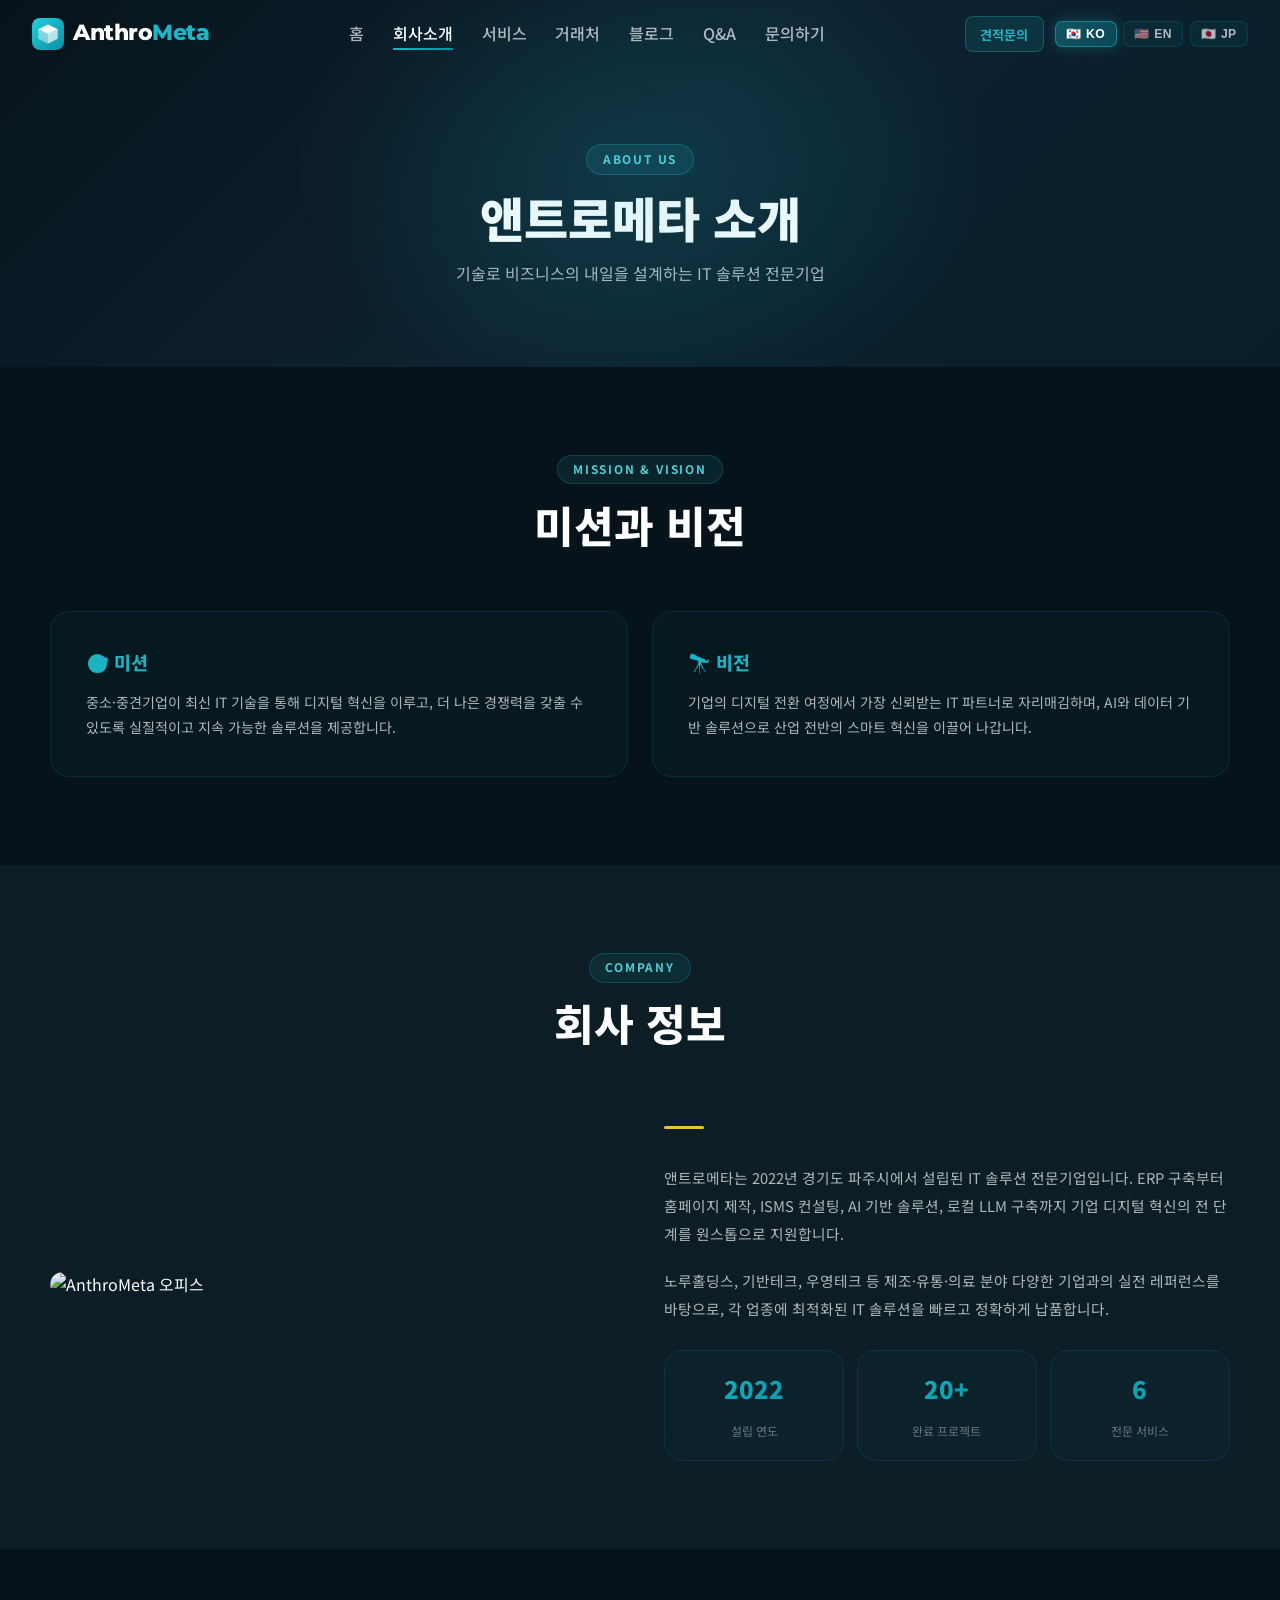
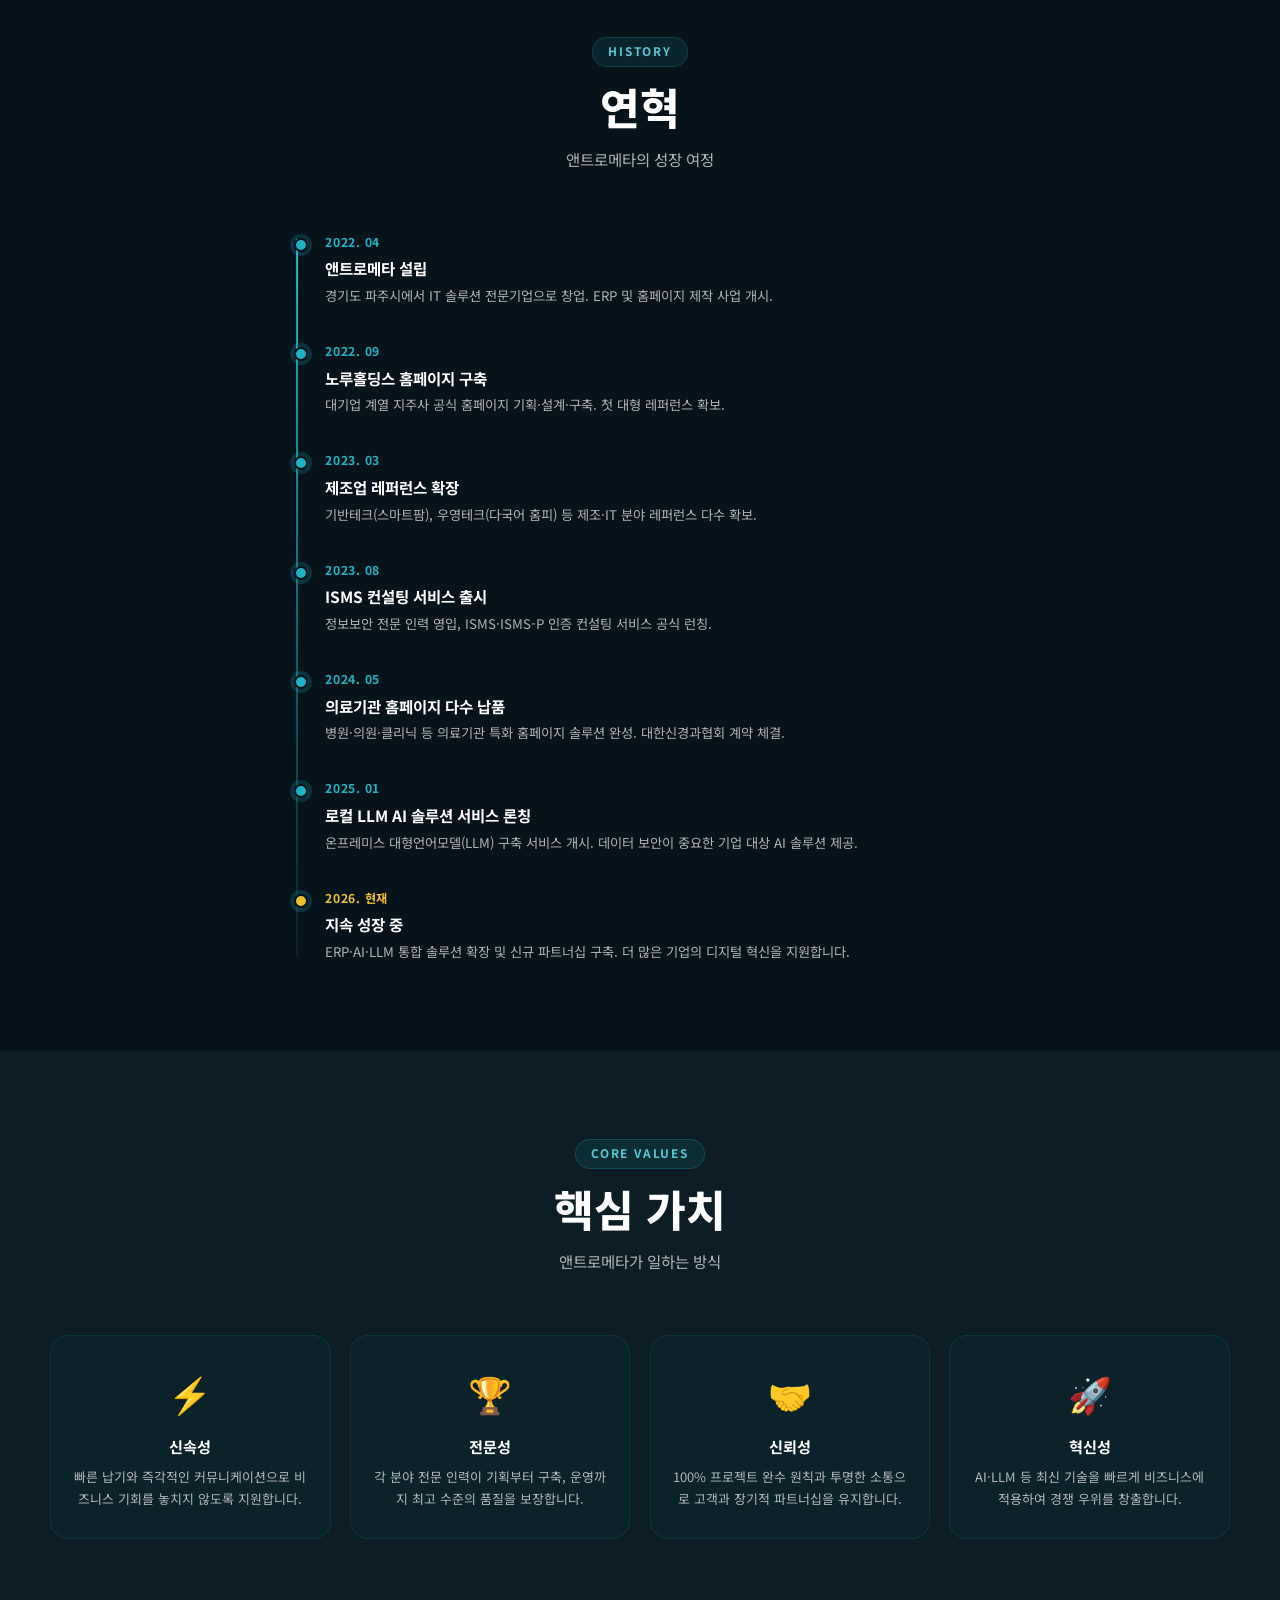
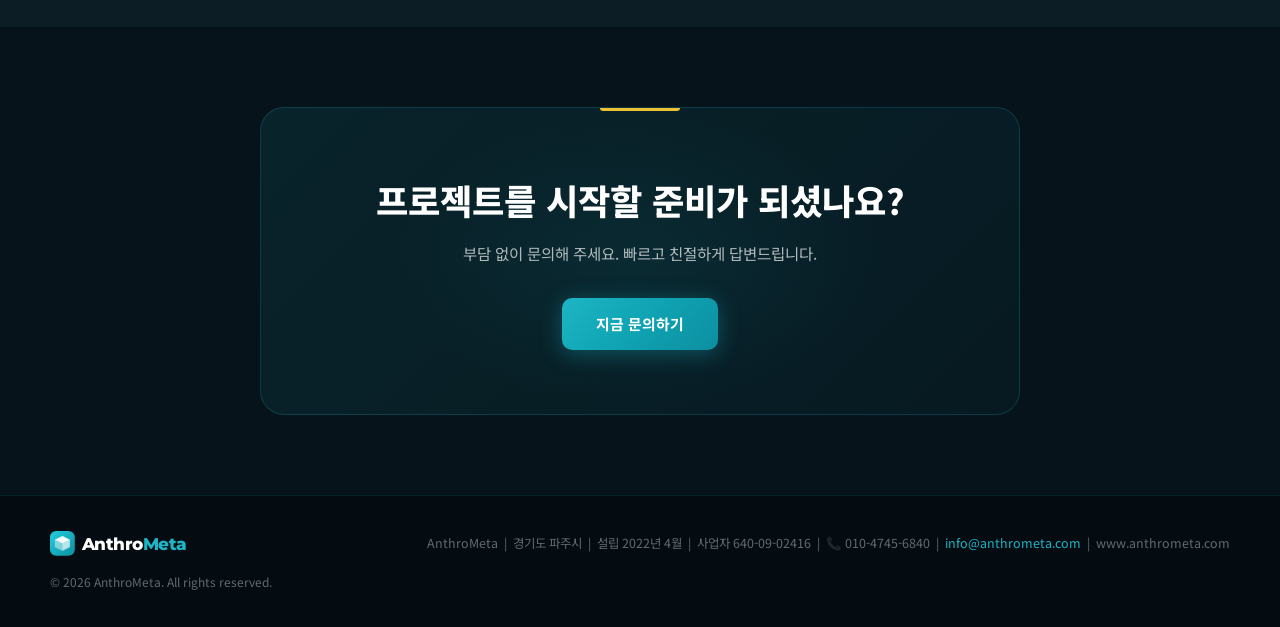
==== commit a161492e: "PM 관점 개선 4가지 + 사업자번호·전화번호 추가 1. 저작권 © 2024 → © 2026 (전 페이지) 2. 히어로 서브텍스트에 로컬 LLM 추가 (ko/en/ja) 3. 모바" ====
--- a/about.html
+++ b/about.html
@@ -9,7 +9,7 @@
 <link rel="preconnect" href="https://fonts.googleapis.com">
 <link rel="preconnect" href="https://fonts.gstatic.com" crossorigin>
 <link href="https://fonts.googleapis.com/css2?family=Noto+Sans+KR:wght@300;400;500;700;900&family=Montserrat:wght@300;400;500;700;900&family=Noto+Sans+JP:wght@300;400;500;700;900&display=swap" rel="stylesheet">
-<link rel="stylesheet" href="style.css?v=8">
+<link rel="stylesheet" href="style.css?v=9">
 </head>
 <body class="lang-ko">
 
@@ -36,13 +36,13 @@
 </header>
 <nav class="mnav" id="mnav">
   <a href="index.html"    onclick="closeMenu()" data-page="index.html"    data-i18n="nav_home">홈</a>
+  <a href="quote.html"   onclick="closeMenu()" data-page="quote.html"   data-i18n="nav_quote" class="mnav-quote">견적문의</a>
   <a href="about.html"   onclick="closeMenu()" data-page="about.html"   data-i18n="nav_about">회사소개</a>
   <a href="services.html" onclick="closeMenu()" data-page="services.html" data-i18n="nav_services">서비스</a>
   <a href="clients.html"  onclick="closeMenu()" data-page="clients.html"  data-i18n="nav_clients">거래처</a>
   <a href="blog.html"    onclick="closeMenu()" data-page="blog.html"    data-i18n="nav_blog">블로그</a>
   <a href="qa.html"       onclick="closeMenu()" data-page="qa.html"       data-i18n="nav_qa">Q&amp;A</a>
   <a href="contact.html"  onclick="closeMenu()" data-page="contact.html"  data-i18n="nav_contact">문의하기</a>
-  <a href="quote.html"   onclick="closeMenu()" data-page="quote.html"   data-i18n="nav_quote">견적문의</a>
 </nav>
 
 <div class="page-banner">
@@ -211,10 +211,12 @@
       <span>AnthroMeta</span> &nbsp;|&nbsp;
       <span data-i18n="ft_loc">경기도 파주시</span> &nbsp;|&nbsp;
       <span data-i18n="ft_est">설립 2022년 4월</span> &nbsp;|&nbsp;
+      사업자 640-09-02416 &nbsp;|&nbsp;
+      📞 010-4745-6840 &nbsp;|&nbsp;
       <a href="mailto:info@anthrometa.com" style="color:var(--teal);text-decoration:none">info@anthrometa.com</a> &nbsp;|&nbsp;
       www.anthrometa.com
     </div>
-    <div class="fcopy">© 2024 AnthroMeta. <span data-i18n="ft_r">All rights reserved.</span></div>
+    <div class="fcopy">© 2026 AnthroMeta. <span data-i18n="ft_r">All rights reserved.</span></div>
   </div>
 </footer>
 
--- a/style.css
+++ b/style.css
@@ -64,6 +64,8 @@
 .mnav a{color:var(--txt2);text-decoration:none;font-size:.97rem;font-weight:500;padding:.85rem 0;border-bottom:1px solid rgba(255,255,255,0.05);transition:var(--ease);display:block}
 .mnav a:last-child{border-bottom:none}
 .mnav a:hover,.mnav a.active-link{color:var(--teal);padding-left:.5rem}
+.mnav a.mnav-quote{color:var(--teal);font-weight:700;background:rgba(29,181,197,0.08);border-radius:8px;padding-left:.9rem;border-color:rgba(29,181,197,0.15)}
+.mnav a.mnav-quote:hover{background:rgba(29,181,197,0.18);padding-left:1.2rem}
 
 /* ── PAGE BANNER ── */
 .page-banner{padding:9rem 2rem 5rem;background:var(--grad-hero);text-align:center;position:relative;overflow:hidden}
@@ -172,6 +174,8 @@
 .sc p{color:var(--txt2);font-size:.88rem;line-height:1.72}
 .stags{display:flex;flex-wrap:wrap;gap:.45rem;margin-top:1.1rem}
 .stag-sm{background:rgba(29,181,197,0.09);border:1px solid rgba(29,181,197,0.18);color:rgba(97,225,238,.8);padding:.18rem .55rem;border-radius:4px;font-size:.71rem;font-weight:500}
+.sc-cta{display:inline-flex;align-items:center;gap:.38rem;margin-top:1.2rem;padding:.5rem 1rem;background:rgba(29,181,197,0.08);border:1px solid rgba(29,181,197,0.22);border-radius:8px;color:var(--teal);font-size:.8rem;font-weight:700;text-decoration:none;transition:var(--ease);align-self:flex-start}
+.sc-cta:hover{background:var(--teal);color:#fff;border-color:var(--teal);transform:translateX(3px)}
 
 /* ── CLIENTS PAGE ── */
 #clients-page{background:linear-gradient(180deg,var(--bg) 0%,var(--bg2) 100%)}
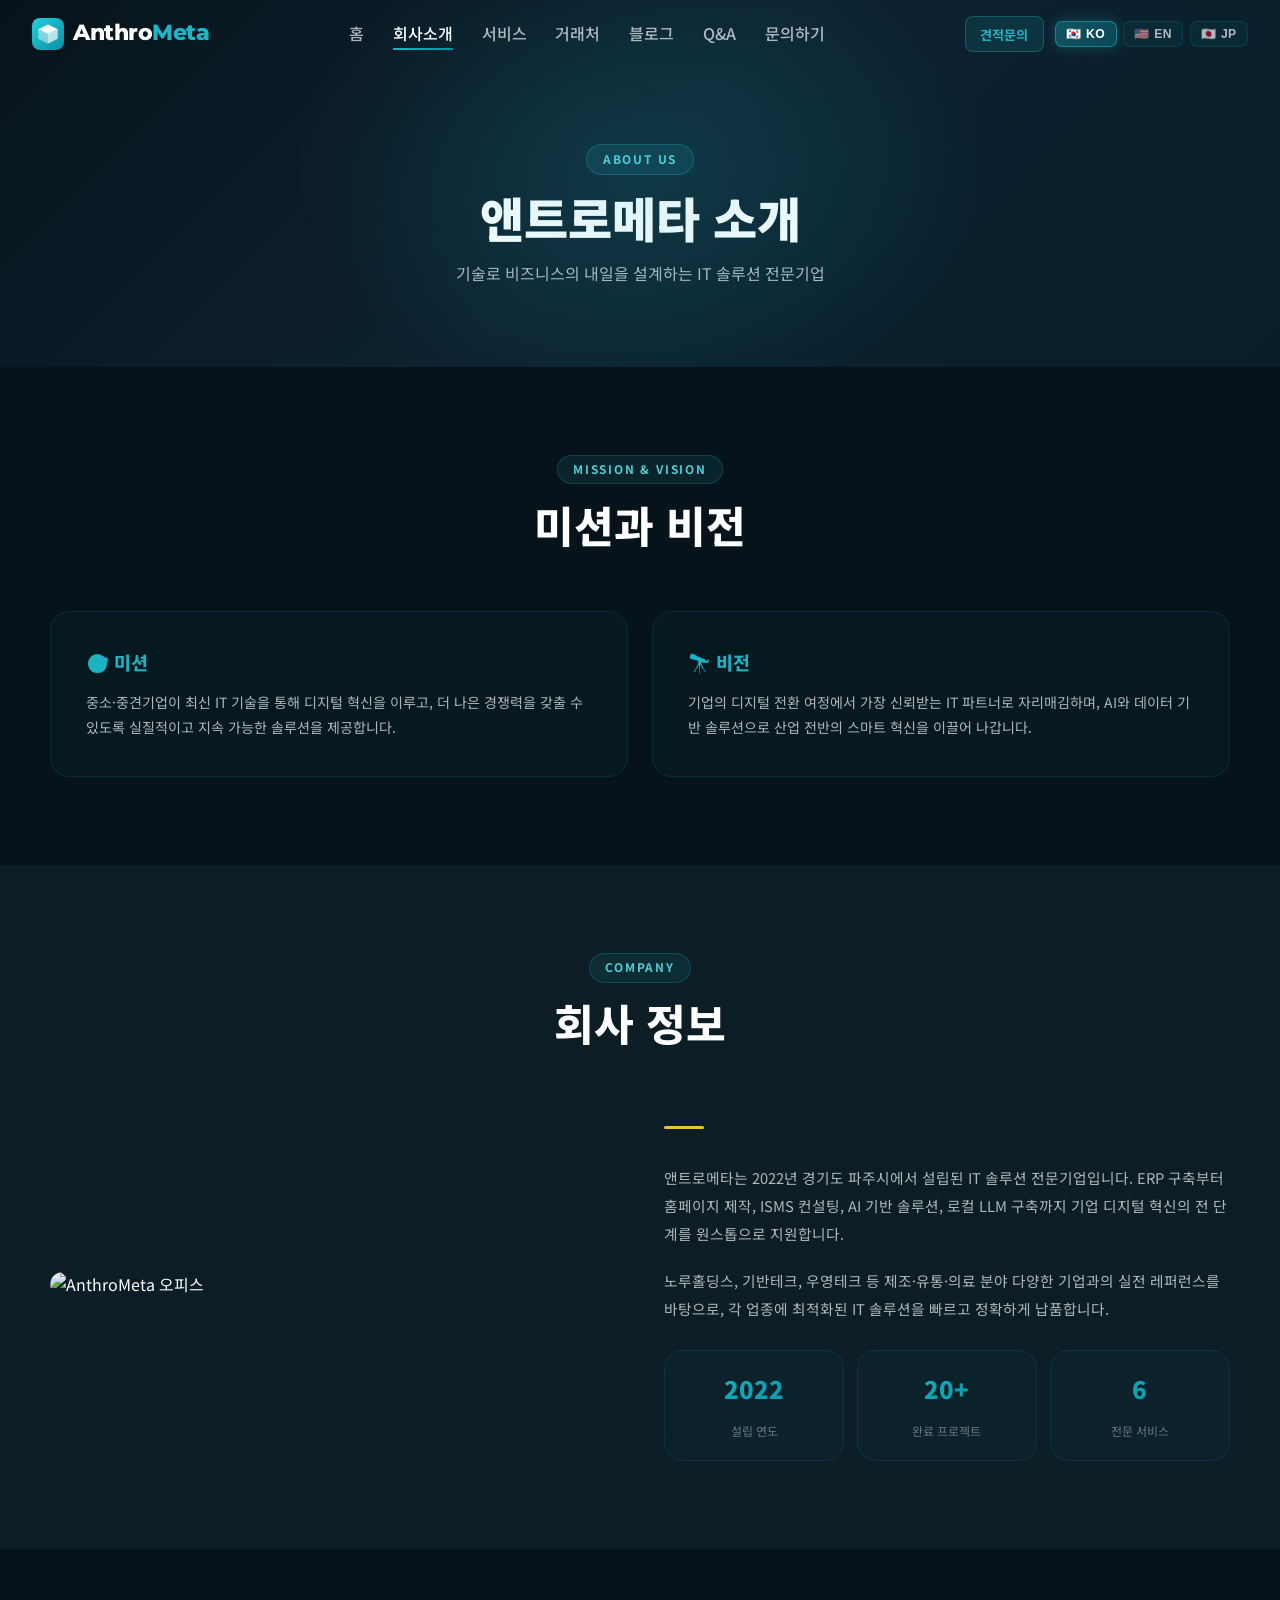
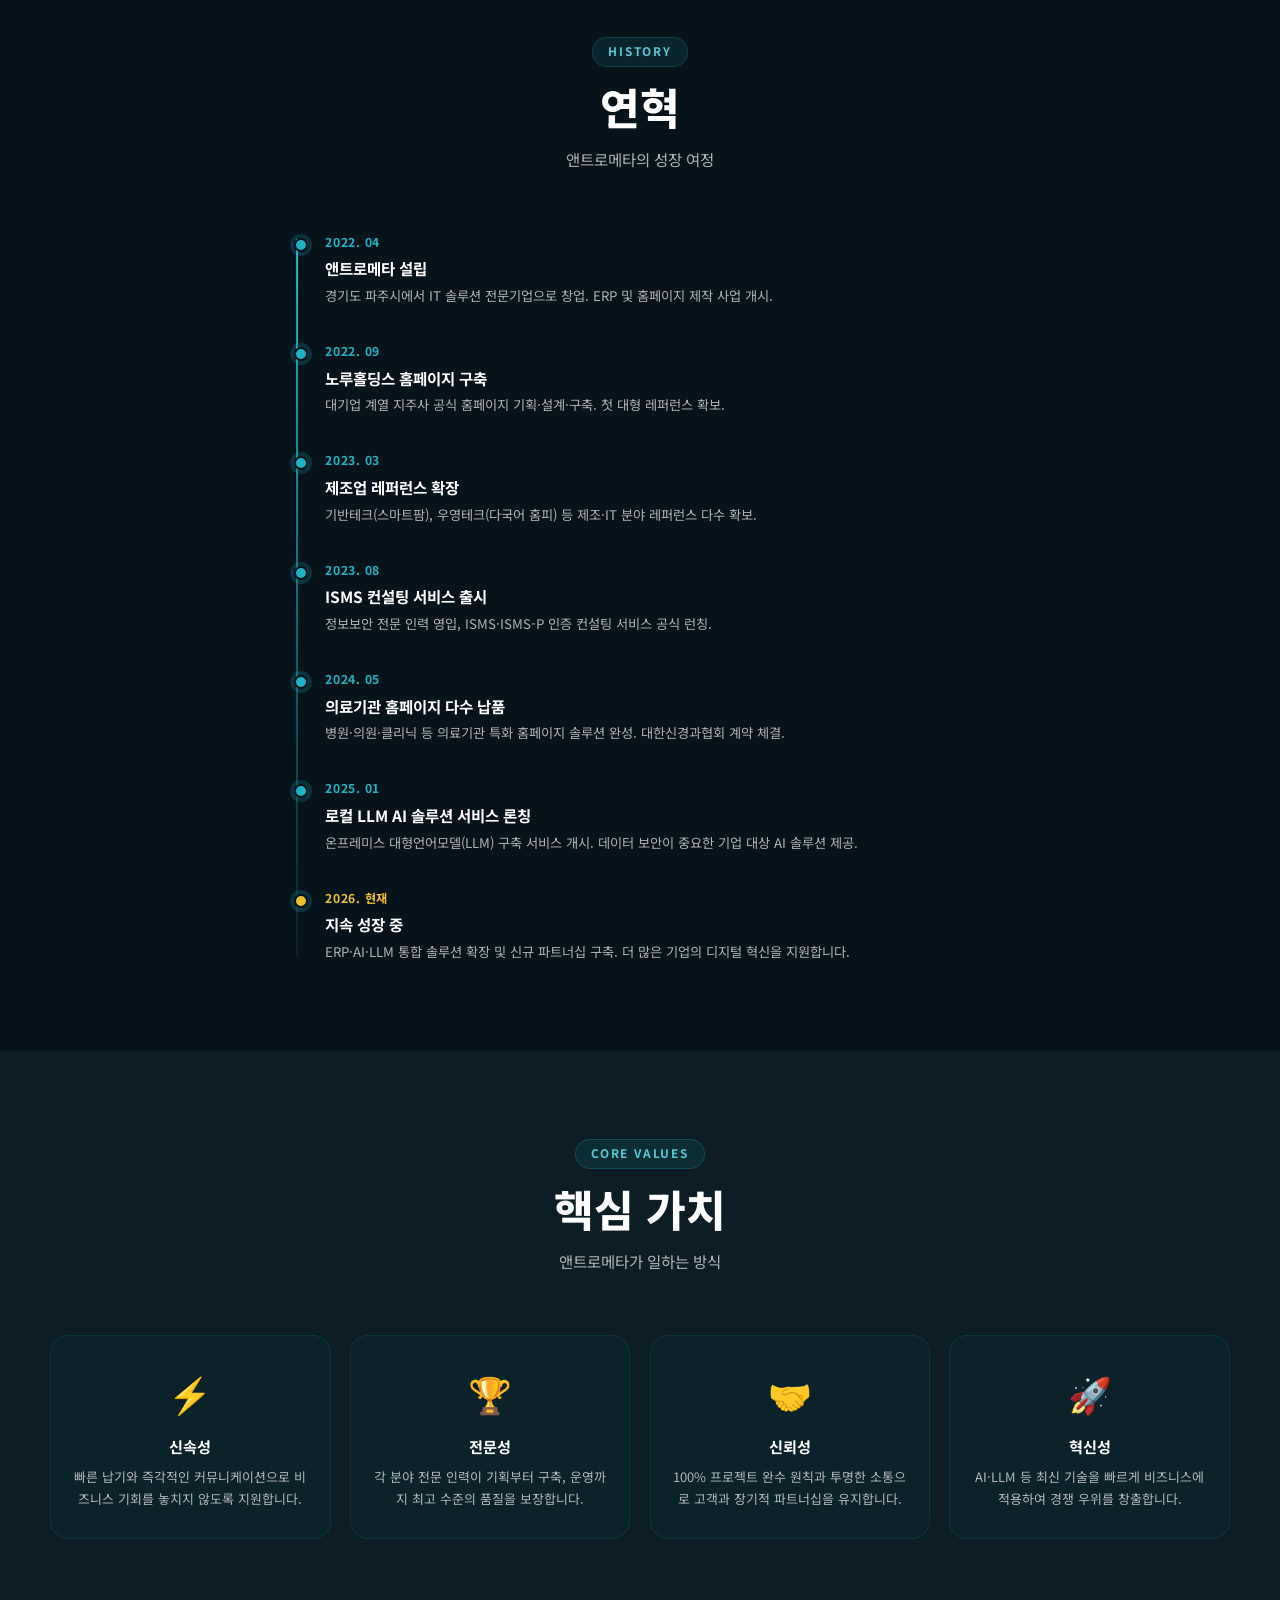
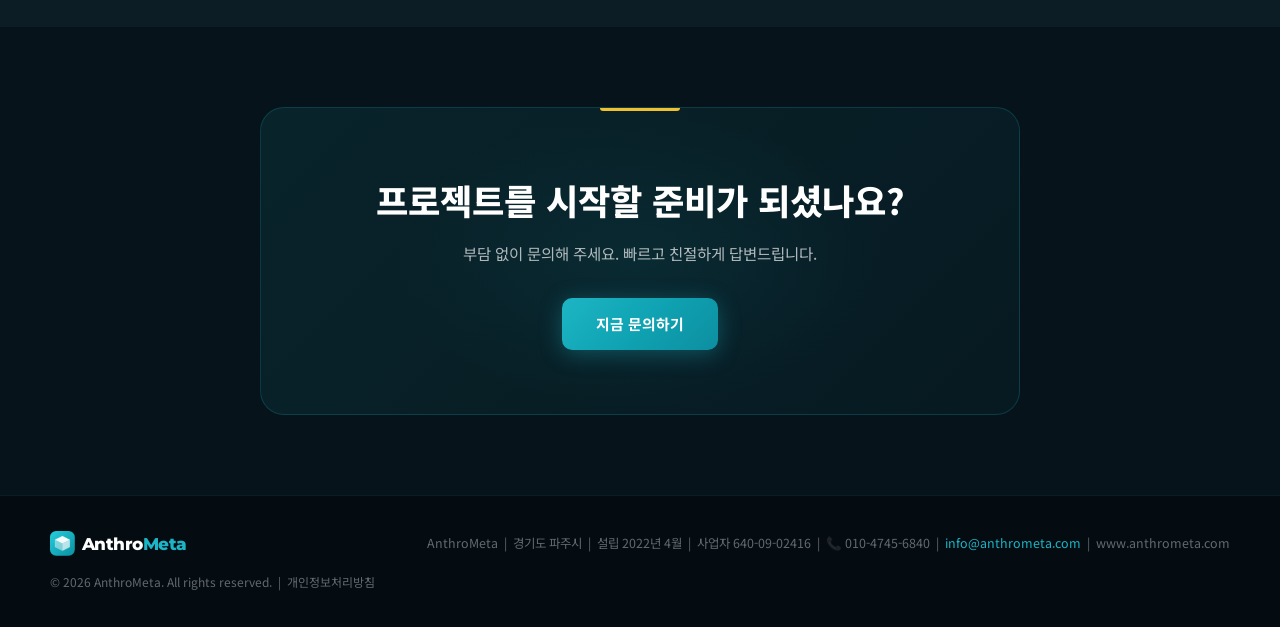
==== commit e46bd513: "개인정보처리방침 페이지 추가 - privacy.html 신규 생성 (개인정보보호법 준수, 10개 조항)   수집항목·이용목적·보유기간·제3자 제공·파기·권리행사·보호책임자 명시 -" ====
--- a/about.html
+++ b/about.html
@@ -216,7 +216,7 @@
       <a href="mailto:info@anthrometa.com" style="color:var(--teal);text-decoration:none">info@anthrometa.com</a> &nbsp;|&nbsp;
       www.anthrometa.com
     </div>
-    <div class="fcopy">© 2026 AnthroMeta. <span data-i18n="ft_r">All rights reserved.</span></div>
+    <div class="fcopy">© 2026 AnthroMeta. <span data-i18n="ft_r">All rights reserved.</span> &nbsp;|&nbsp; <a href="privacy.html" style="color:var(--txt3);text-decoration:none">개인정보처리방침</a></div>
   </div>
 </footer>
 
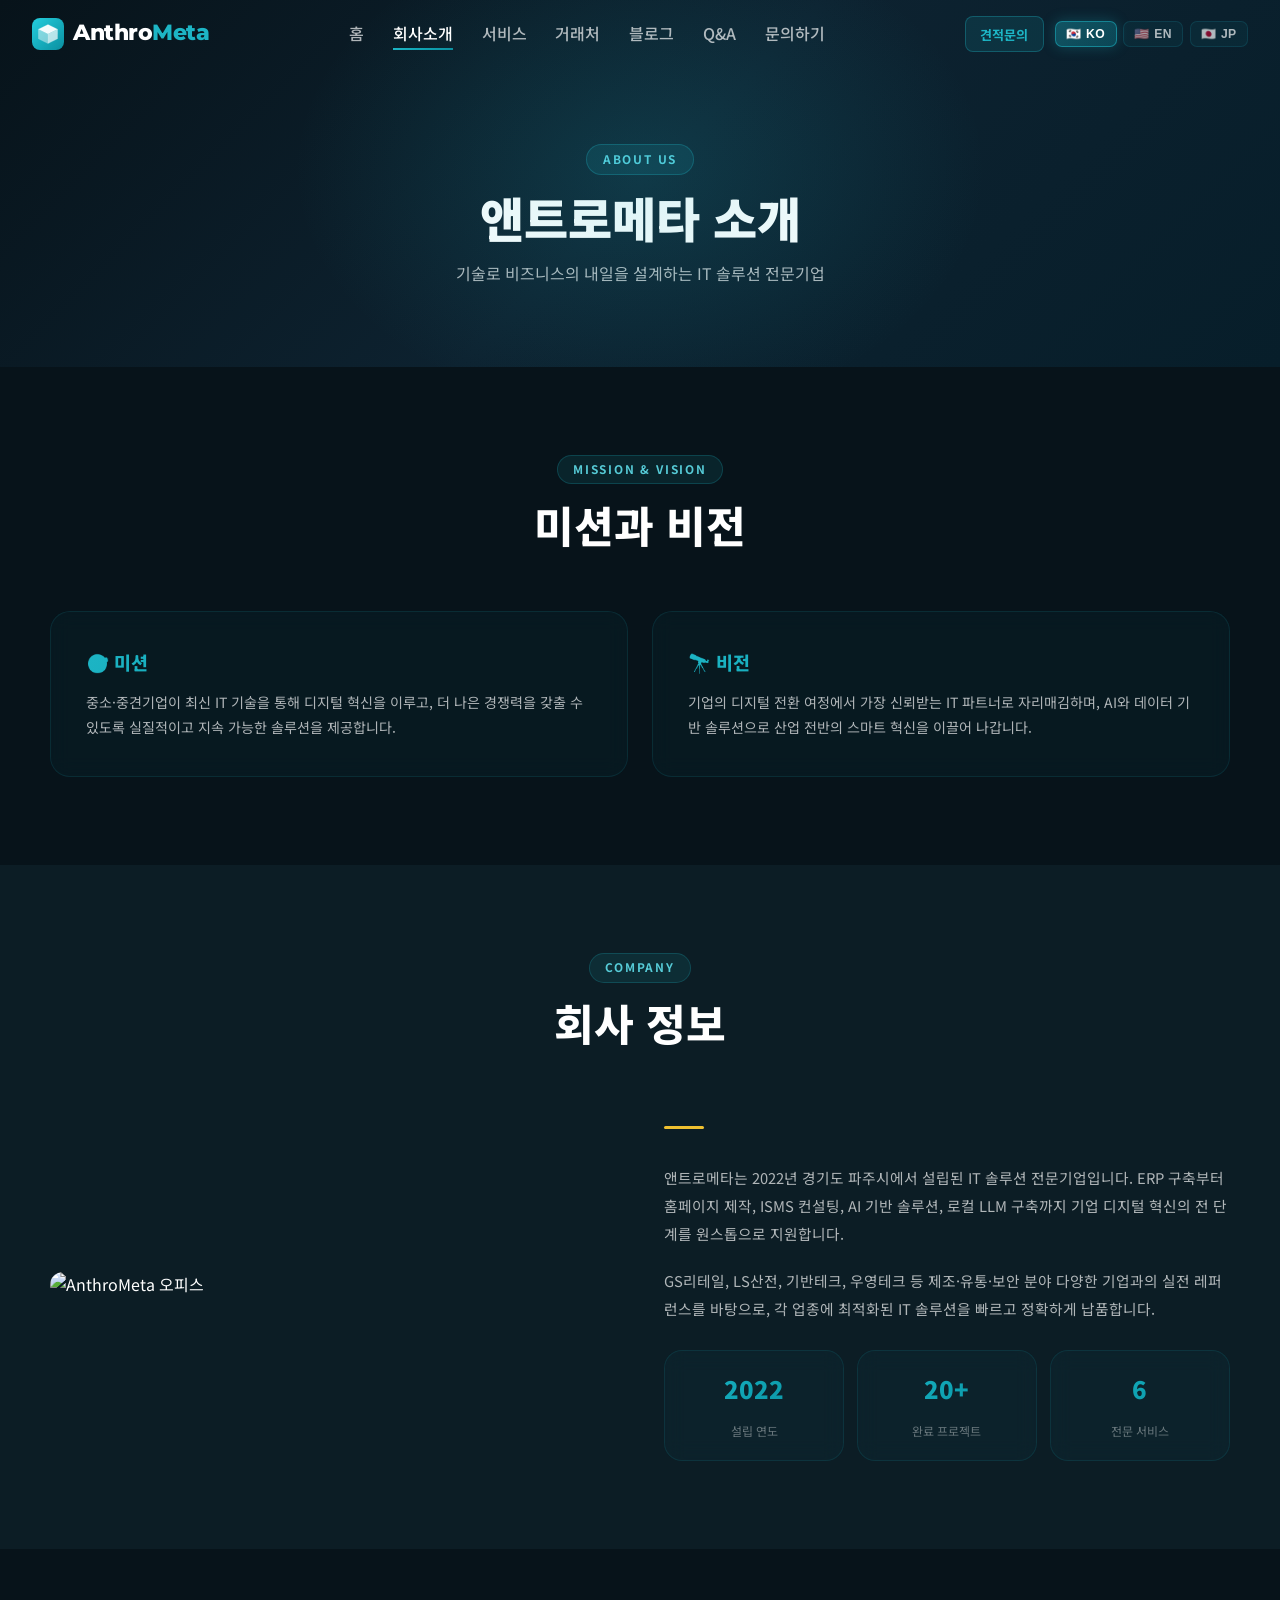
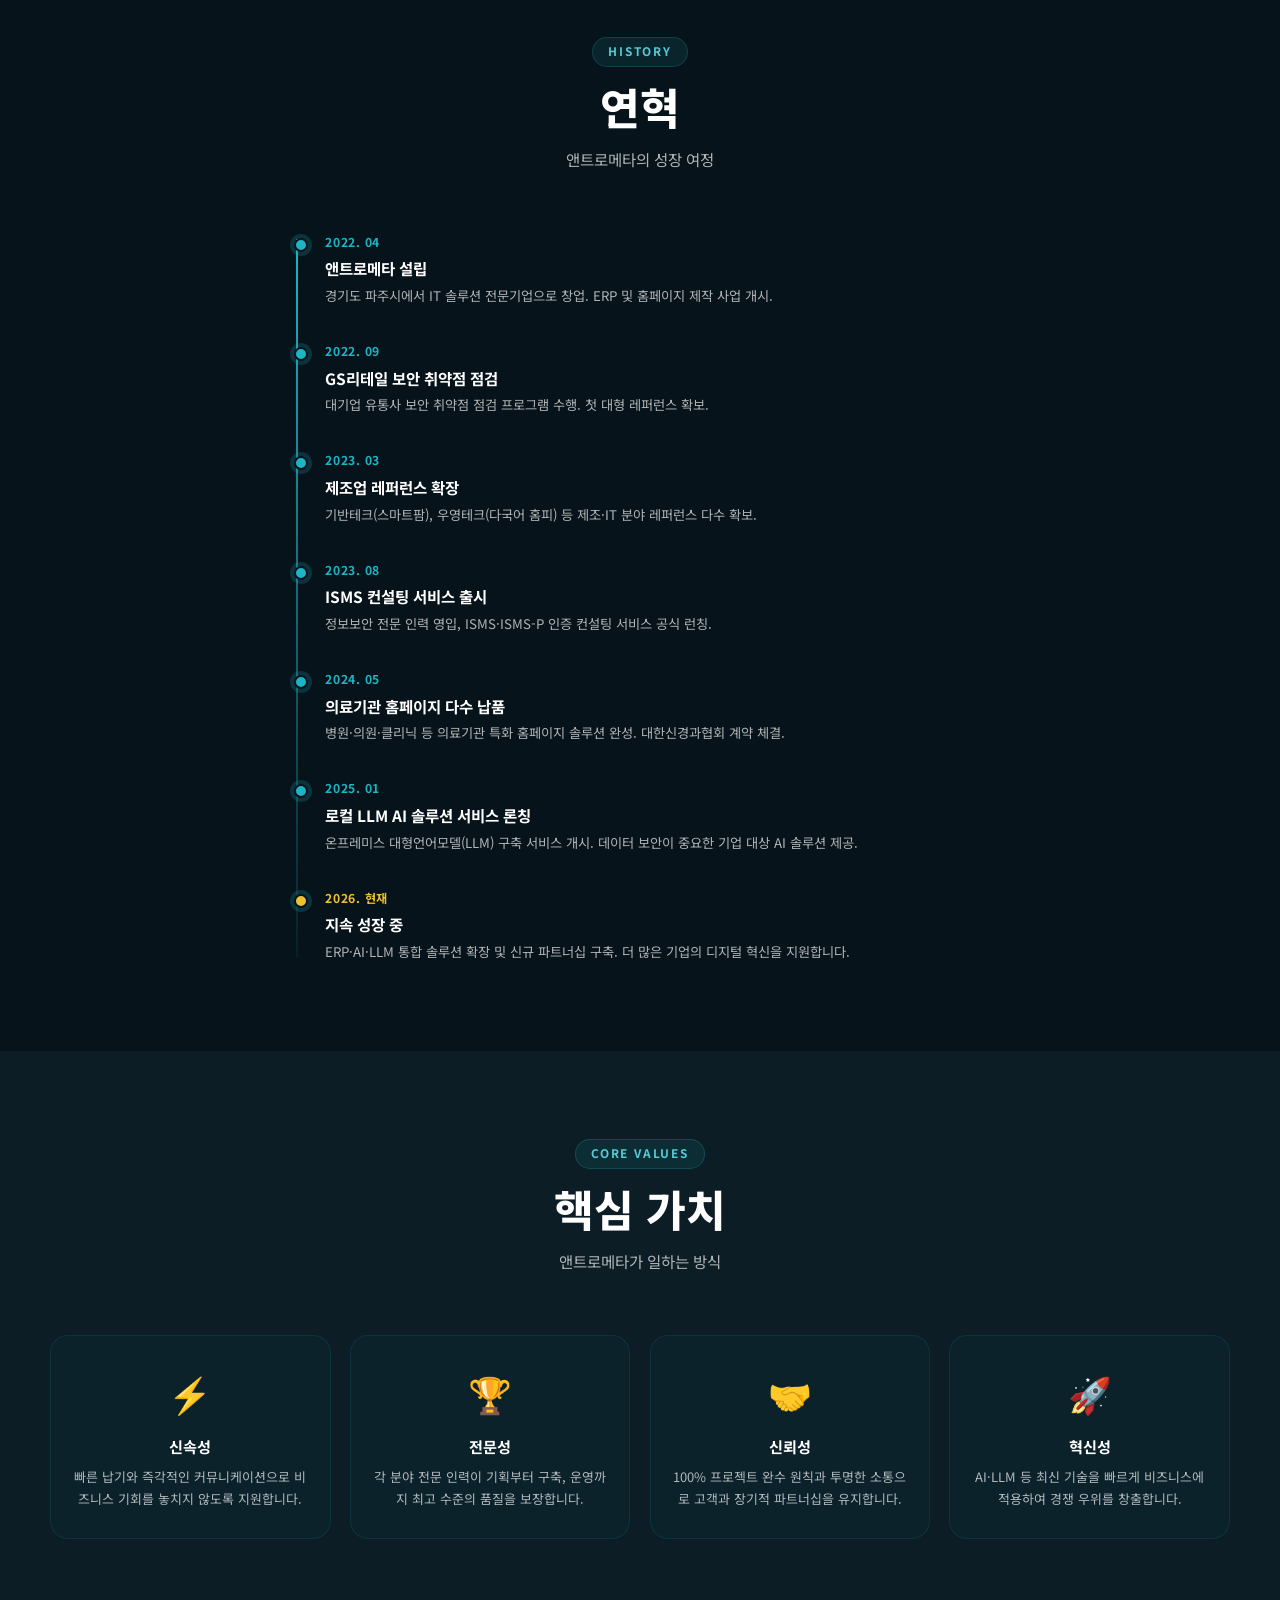
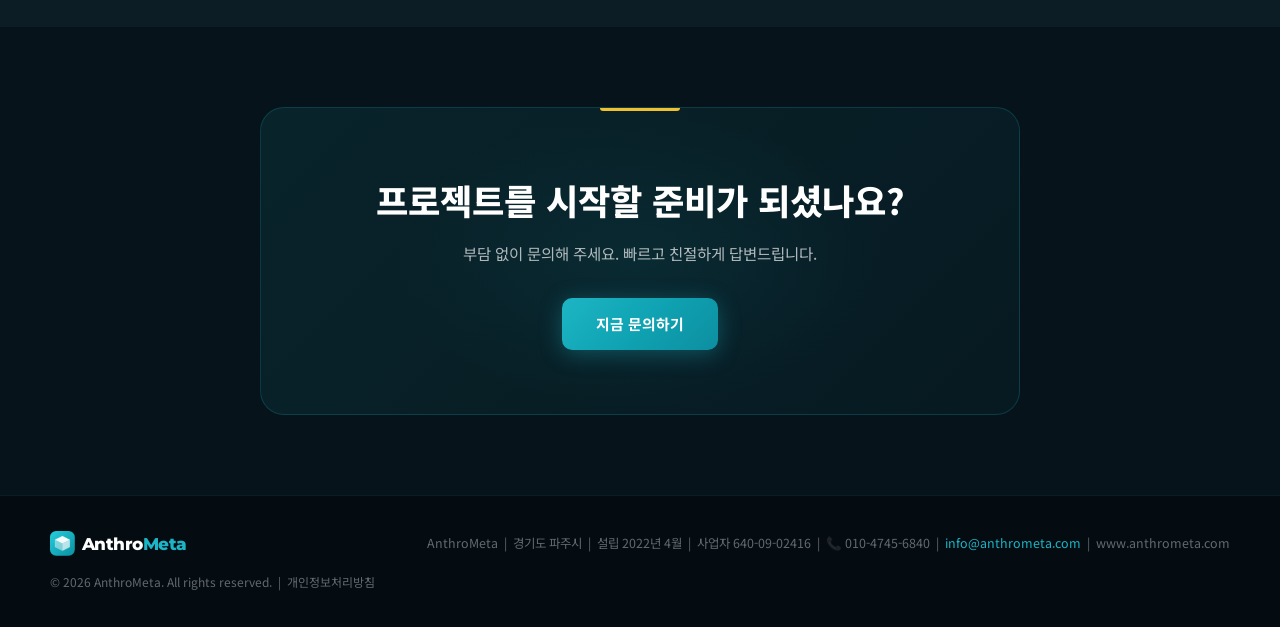
==== commit 7d8e03c8: "레퍼런스 거래처 업데이트: 노루홀딩스 제거, GS리테일/LS산전/고양시니어클럽/바오비어 추가 Co-Authored-By: Claude Sonnet 4.6 <noreply@anthr" ====
--- a/about.html
+++ b/about.html
@@ -85,7 +85,7 @@
       <div style="display:flex;flex-direction:column;gap:1.2rem;justify-content:center">
         <div class="y-accent"></div>
         <p style="font-size:.92rem;color:var(--txt2);line-height:1.9" data-i18n="ab_intro">앤트로메타는 2022년 경기도 파주시에서 설립된 IT 솔루션 전문기업입니다. ERP 구축부터 홈페이지 제작, ISMS 컨설팅, AI 기반 솔루션, 로컬 LLM 구축까지 기업 디지털 혁신의 전 단계를 원스톱으로 지원합니다.</p>
-        <p style="font-size:.92rem;color:var(--txt2);line-height:1.9" data-i18n="ab_intro2">노루홀딩스, 기반테크, 우영테크 등 제조·유통·의료 분야 다양한 기업과의 실전 레퍼런스를 바탕으로, 각 업종에 최적화된 IT 솔루션을 빠르고 정확하게 납품합니다.</p>
+        <p style="font-size:.92rem;color:var(--txt2);line-height:1.9" data-i18n="ab_intro2">GS리테일, LS산전, 기반테크, 우영테크 등 제조·유통·보안 분야 다양한 기업과의 실전 레퍼런스를 바탕으로, 각 업종에 최적화된 IT 솔루션을 빠르고 정확하게 납품합니다.</p>
         <div style="display:grid;grid-template-columns:repeat(3,1fr);gap:.8rem;margin-top:.5rem">
           <div class="why-card" style="padding:1.2rem;text-align:center">
             <div style="font-size:1.5rem;font-weight:900;background:var(--grad);-webkit-background-clip:text;-webkit-text-fill-color:transparent">2022</div>
@@ -123,8 +123,8 @@
       <div class="tl-item">
         <div class="tl-dot"></div>
         <div class="tl-year">2022. 09</div>
-        <div class="tl-title" data-i18n="tl2_t">노루홀딩스 홈페이지 구축</div>
-        <div class="tl-desc" data-i18n="tl2_d">대기업 계열 지주사 공식 홈페이지 기획·설계·구축. 첫 대형 레퍼런스 확보.</div>
+        <div class="tl-title" data-i18n="tl2_t">GS리테일 보안 취약점 점검</div>
+        <div class="tl-desc" data-i18n="tl2_d">대기업 유통사 보안 취약점 점검 프로그램 수행. 첫 대형 레퍼런스 확보.</div>
       </div>
       <div class="tl-item">
         <div class="tl-dot"></div>
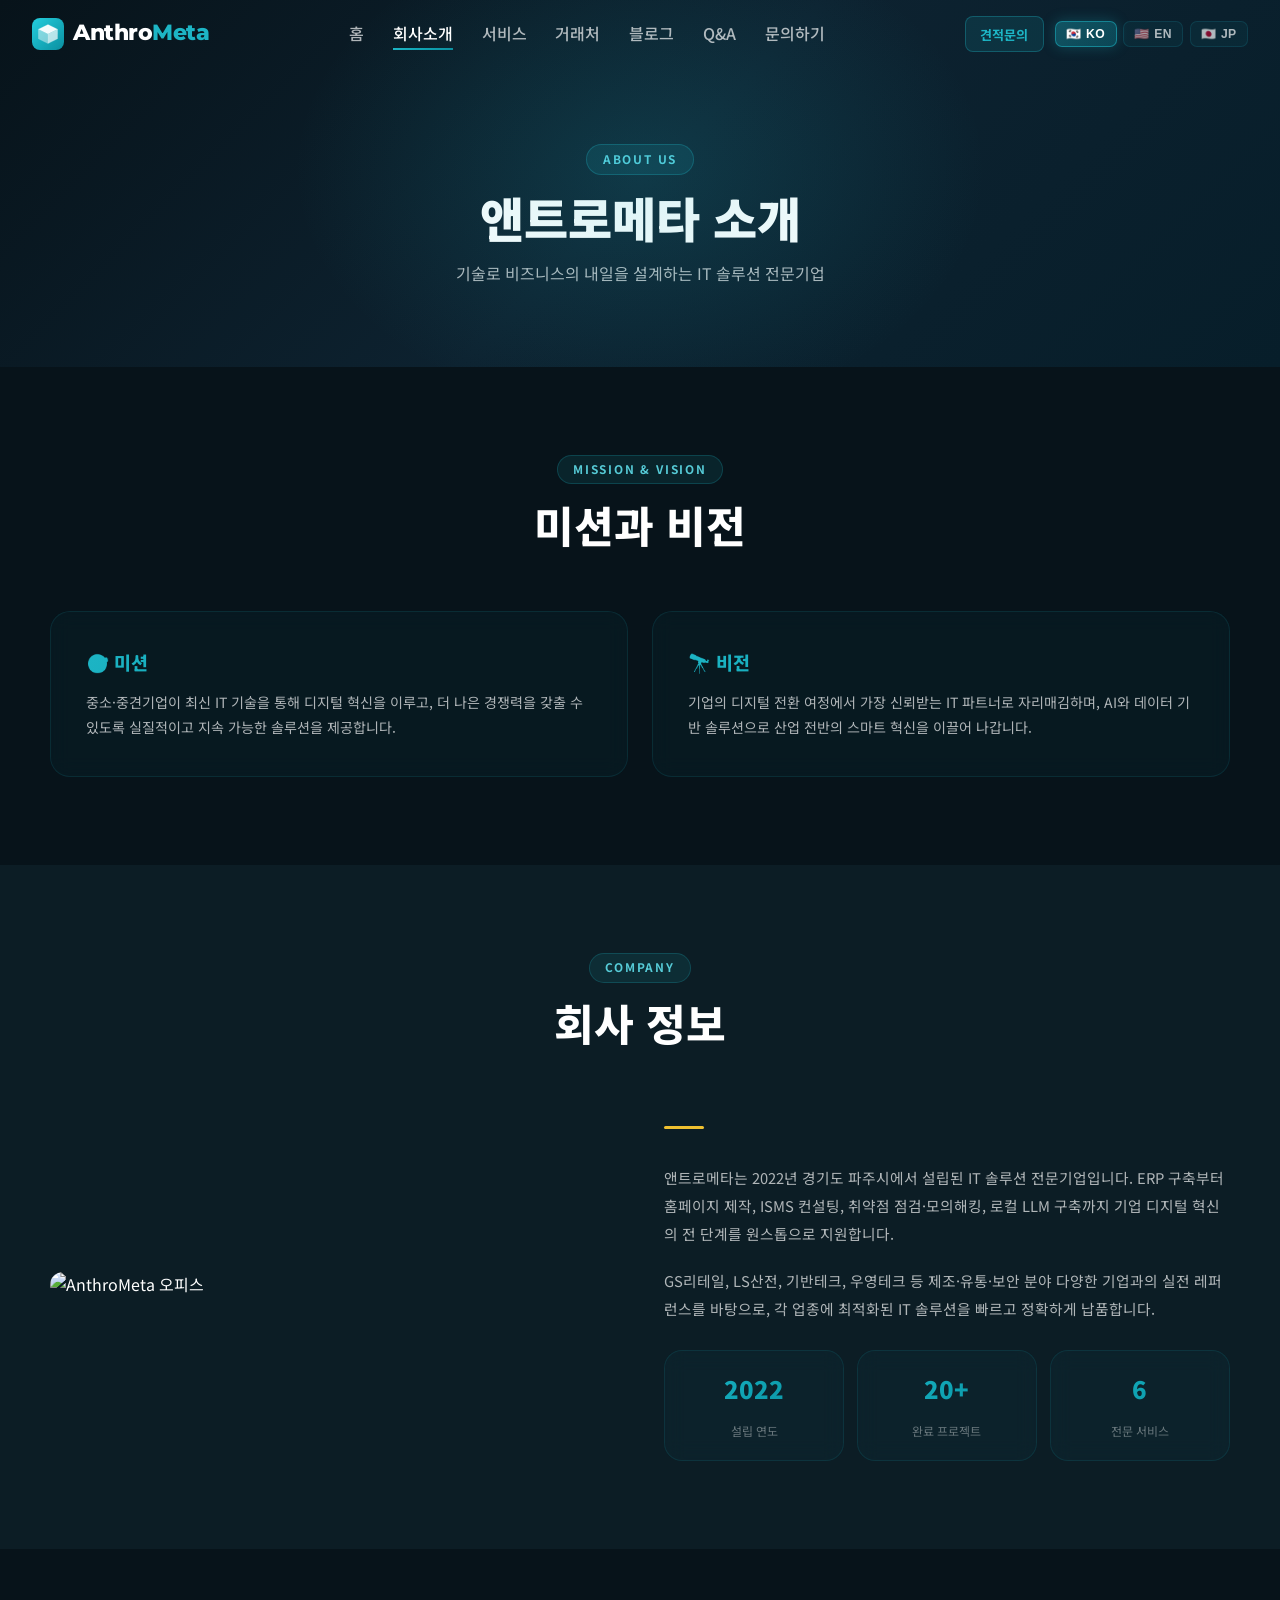
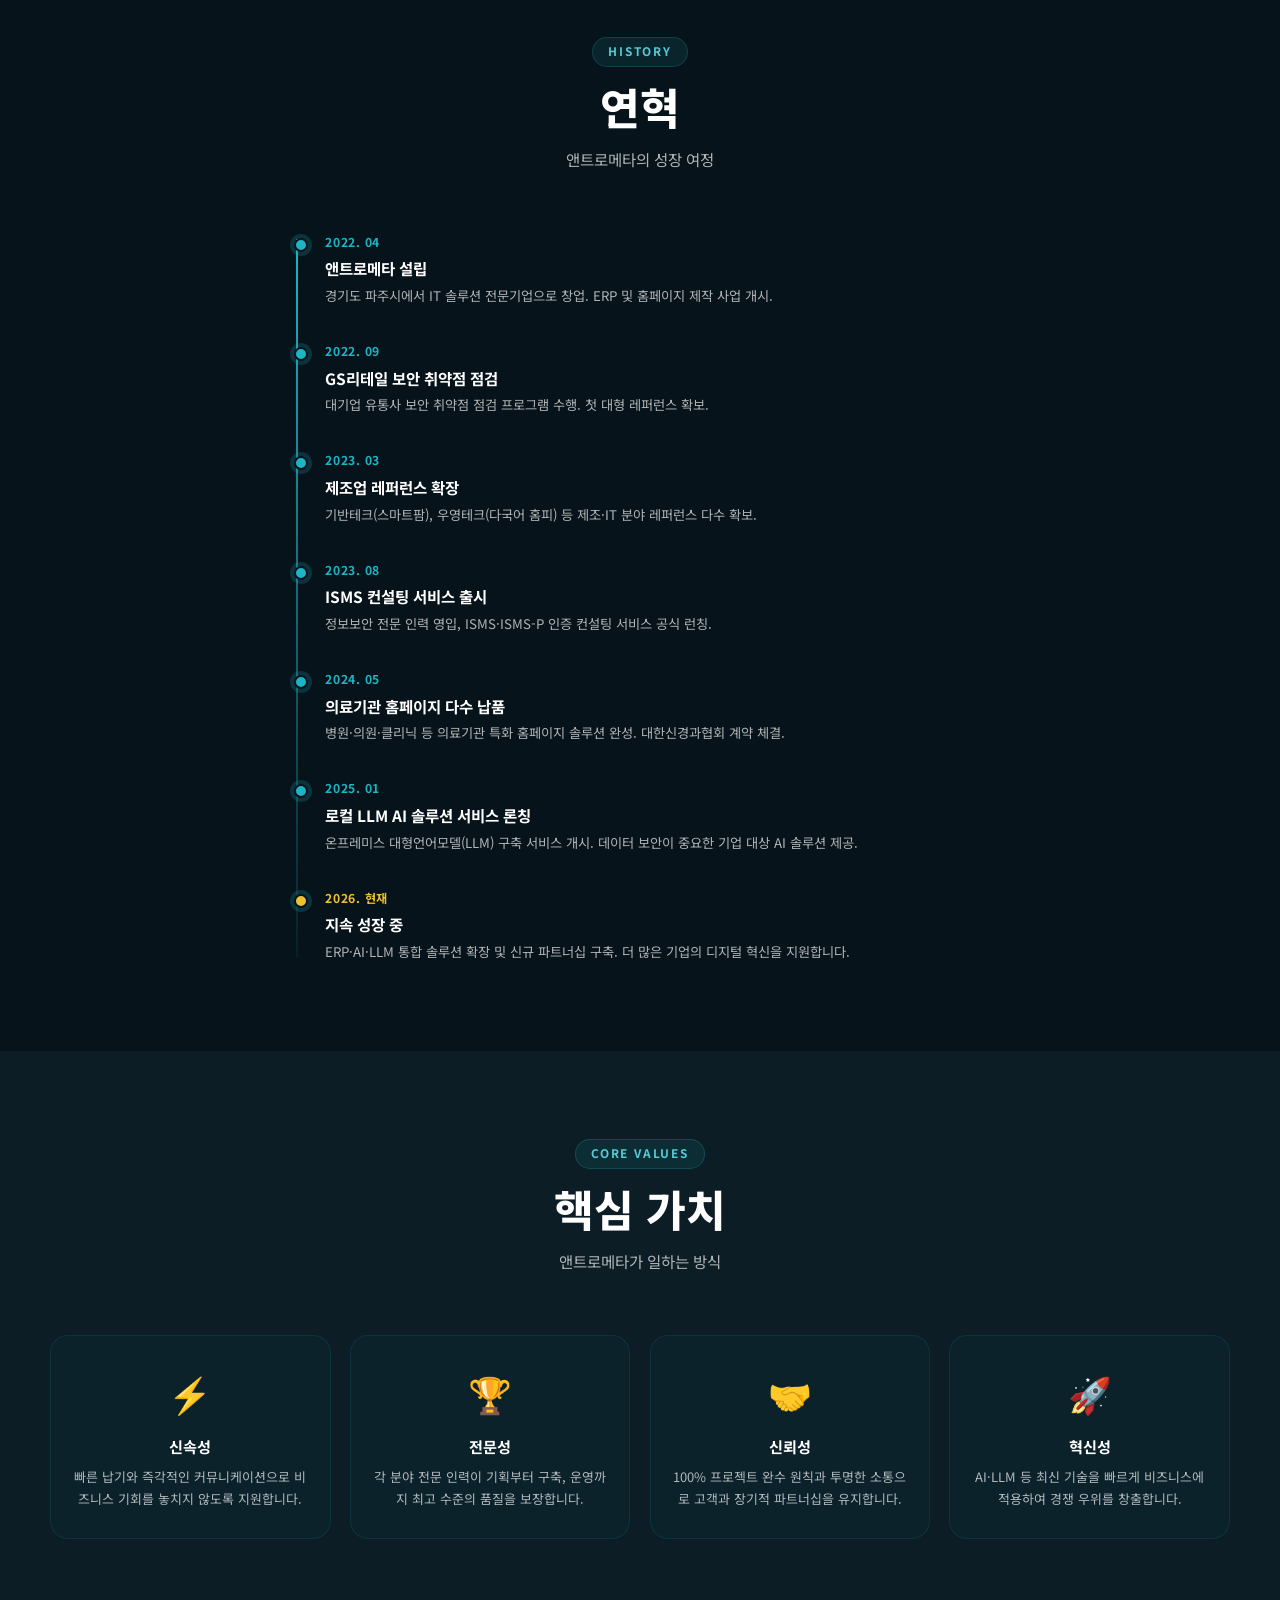
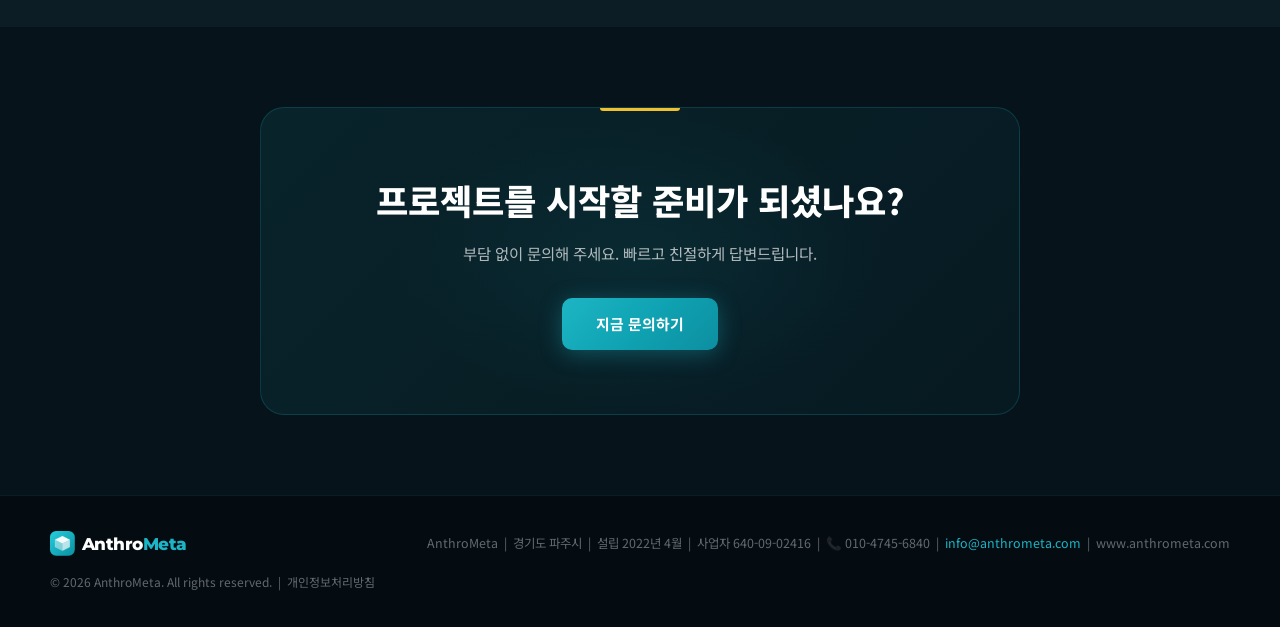
==== commit df79f26c: "AI 기반 솔루션 서비스를 취약점 점검·모의해킹으로 변경 (AI 분석 기술 활용 명시) Co-Authored-By: Claude Sonnet 4.6 <noreply@anthropi" ====
--- a/about.html
+++ b/about.html
@@ -84,7 +84,7 @@
       </div>
       <div style="display:flex;flex-direction:column;gap:1.2rem;justify-content:center">
         <div class="y-accent"></div>
-        <p style="font-size:.92rem;color:var(--txt2);line-height:1.9" data-i18n="ab_intro">앤트로메타는 2022년 경기도 파주시에서 설립된 IT 솔루션 전문기업입니다. ERP 구축부터 홈페이지 제작, ISMS 컨설팅, AI 기반 솔루션, 로컬 LLM 구축까지 기업 디지털 혁신의 전 단계를 원스톱으로 지원합니다.</p>
+        <p style="font-size:.92rem;color:var(--txt2);line-height:1.9" data-i18n="ab_intro">앤트로메타는 2022년 경기도 파주시에서 설립된 IT 솔루션 전문기업입니다. ERP 구축부터 홈페이지 제작, ISMS 컨설팅, 취약점 점검·모의해킹, 로컬 LLM 구축까지 기업 디지털 혁신의 전 단계를 원스톱으로 지원합니다.</p>
         <p style="font-size:.92rem;color:var(--txt2);line-height:1.9" data-i18n="ab_intro2">GS리테일, LS산전, 기반테크, 우영테크 등 제조·유통·보안 분야 다양한 기업과의 실전 레퍼런스를 바탕으로, 각 업종에 최적화된 IT 솔루션을 빠르고 정확하게 납품합니다.</p>
         <div style="display:grid;grid-template-columns:repeat(3,1fr);gap:.8rem;margin-top:.5rem">
           <div class="why-card" style="padding:1.2rem;text-align:center">
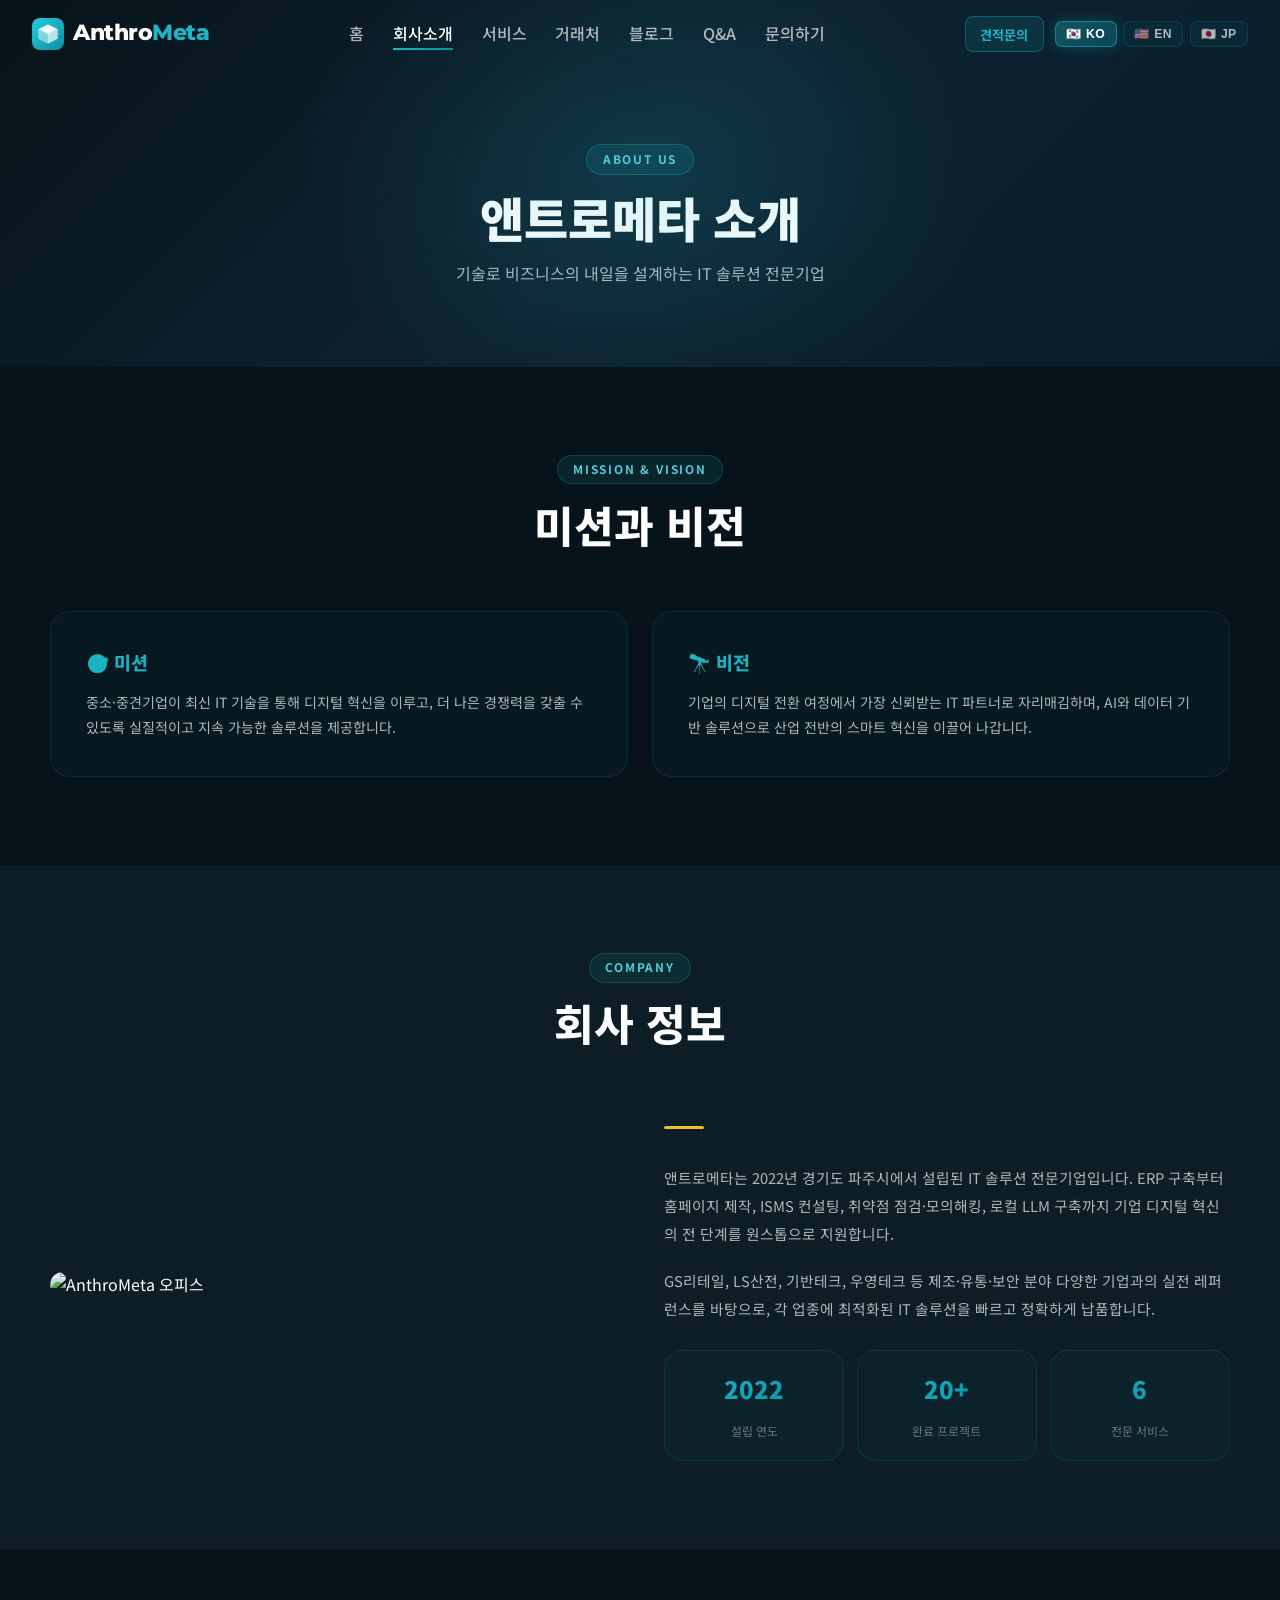
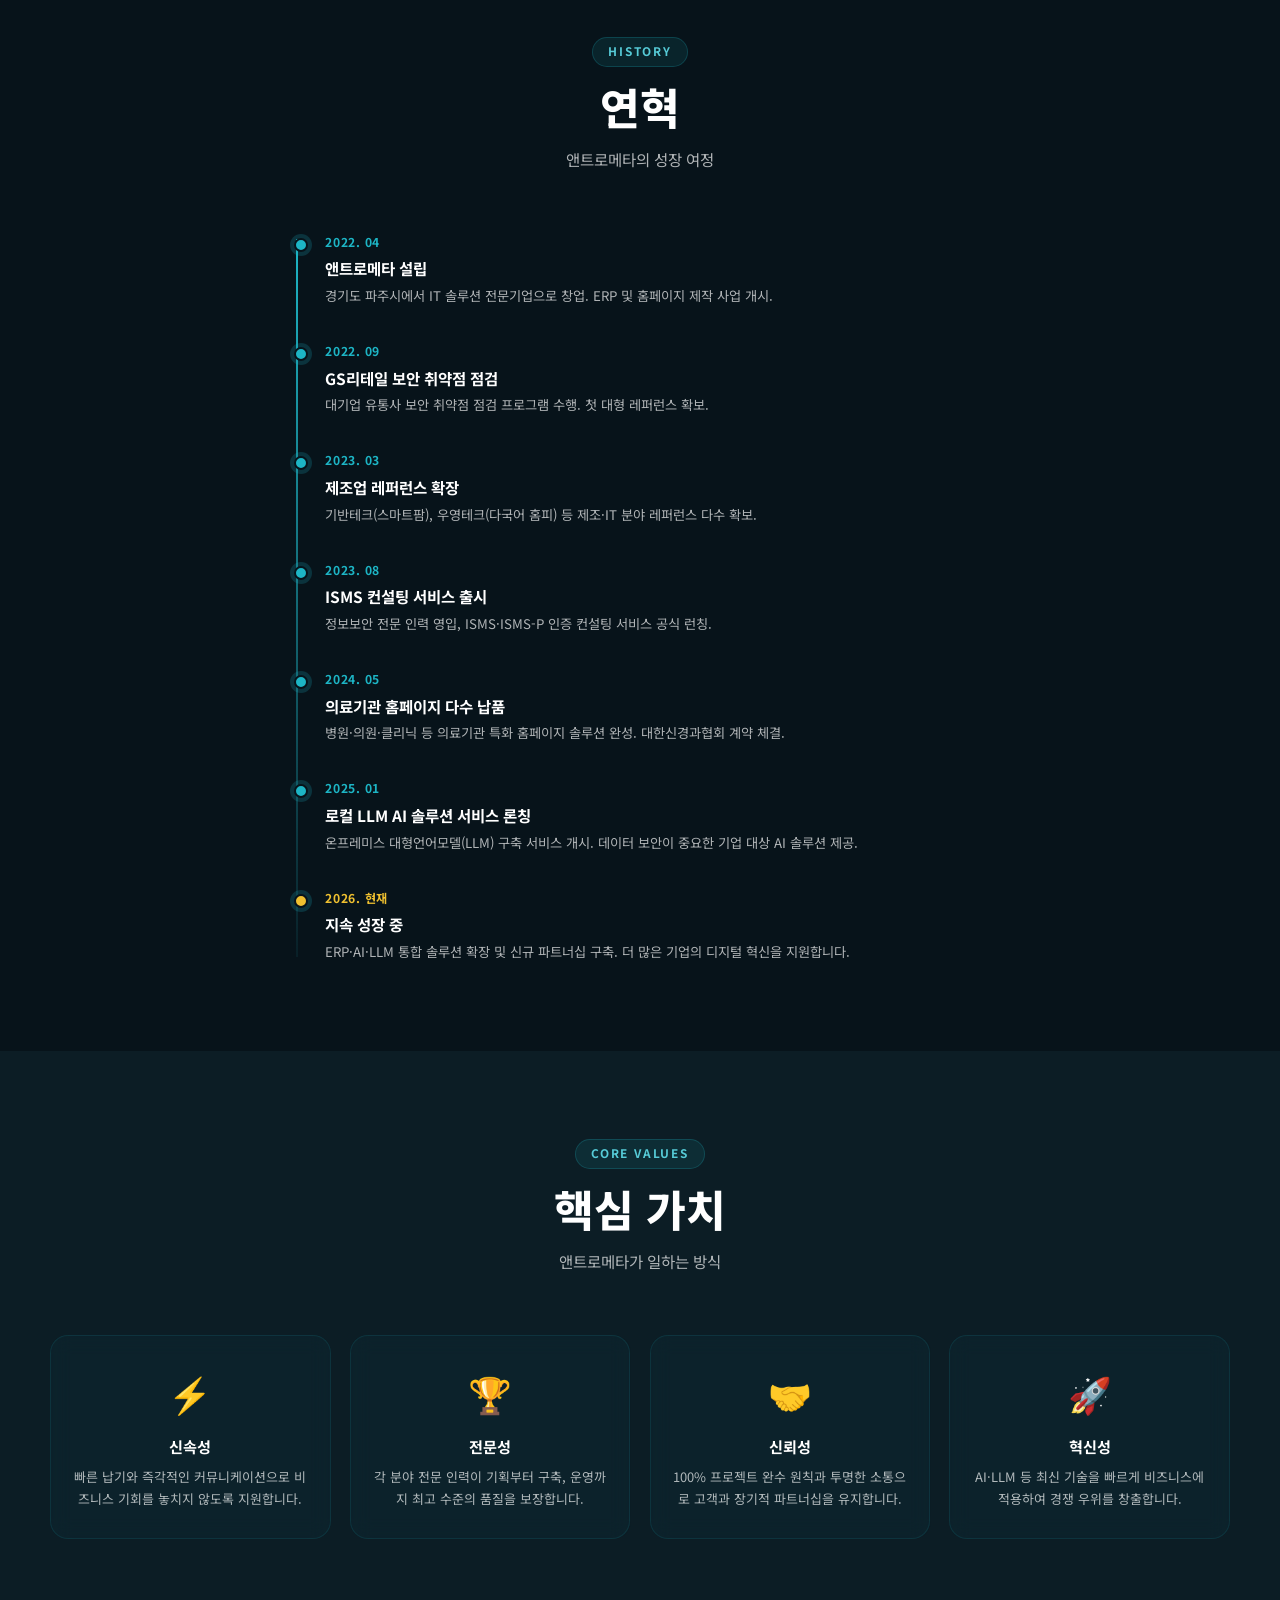
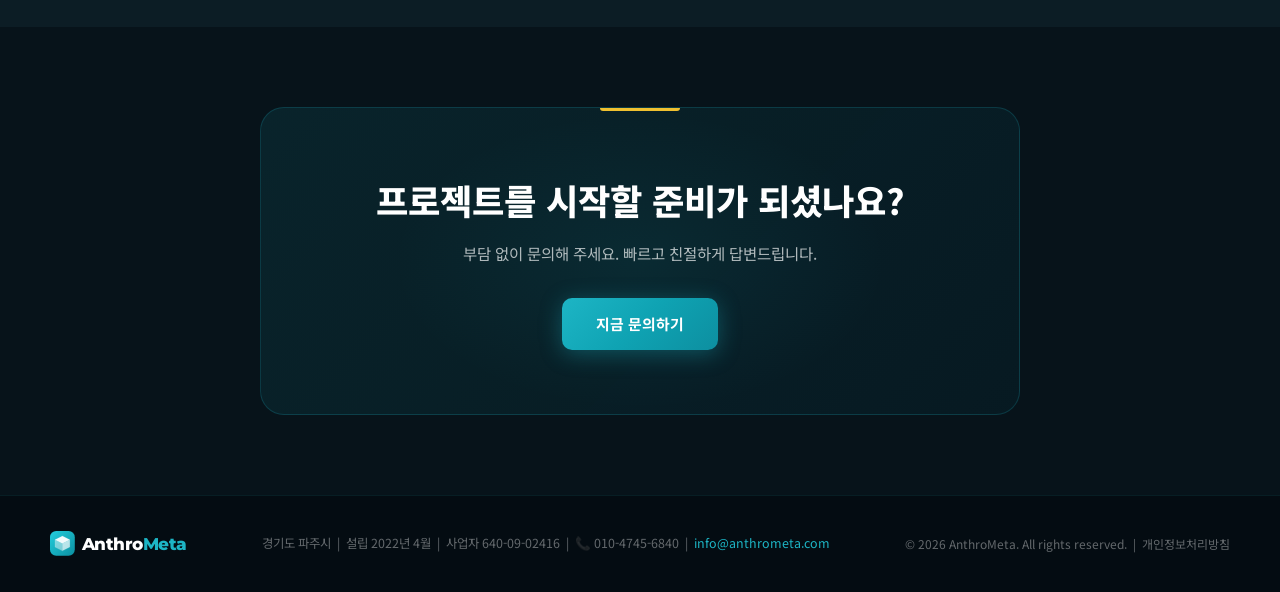
==== commit 60cafcef: "파비콘 표준 포맷 추가 + 서비스 소개 보강 + 푸터 중복 정리 - favicon.ico/16x16/32x32/apple-touch-icon/android-chrome/site.w" ====
--- a/about.html
+++ b/about.html
@@ -6,6 +6,18 @@
 <title>회사소개 | AnthroMeta 앤트로메타</title>
 <meta name="description" content="앤트로메타는 2022년 설립된 IT 솔루션 전문기업입니다. ERP, 홈페이지, ISMS, AI, 로컬 LLM 솔루션을 제공합니다.">
 <link rel="canonical" href="https://www.anthrometa.com/about.html">
+<meta property="og:title" content="회사소개 | AnthroMeta 앤트로메타">
+<meta property="og:description" content="앤트로메타는 2022년 설립된 IT 솔루션 전문기업입니다. ERP, 홈페이지, ISMS, AI, 로컬 LLM 솔루션을 제공합니다.">
+<meta property="og:url" content="https://www.anthrometa.com/about.html">
+<meta property="og:type" content="website">
+<meta property="og:site_name" content="AnthroMeta">
+<meta property="og:locale" content="ko_KR">
+<link rel="icon" type="image/svg+xml" href="/favicon.svg">
+<link rel="icon" type="image/png" sizes="32x32" href="/favicon-32x32.png">
+<link rel="icon" type="image/png" sizes="16x16" href="/favicon-16x16.png">
+<link rel="shortcut icon" href="/favicon.ico">
+<link rel="apple-touch-icon" sizes="180x180" href="/apple-touch-icon.png">
+<link rel="manifest" href="/site.webmanifest">
 <link rel="preconnect" href="https://fonts.googleapis.com">
 <link rel="preconnect" href="https://fonts.gstatic.com" crossorigin>
 <link href="https://fonts.googleapis.com/css2?family=Noto+Sans+KR:wght@300;400;500;700;900&family=Montserrat:wght@300;400;500;700;900&family=Noto+Sans+JP:wght@300;400;500;700;900&display=swap" rel="stylesheet">
@@ -208,13 +220,11 @@
   <div class="fi2">
     <div class="flogo"><svg class="logo-mark" viewBox="0 0 40 40" fill="none" xmlns="http://www.w3.org/2000/svg"><defs><linearGradient id="amg" x1="0%" y1="0%" x2="100%" y2="100%"><stop offset="0%" stop-color="#24CEDD"/><stop offset="100%" stop-color="#0A8FA0"/></linearGradient></defs><rect width="40" height="40" rx="10" fill="url(#amg)"/><polygon points="20,8 32,14 20,20 8,14" fill="rgba(255,255,255,0.95)"/><polygon points="8,14 20,20 20,32 8,26" fill="rgba(255,255,255,0.45)"/><polygon points="32,14 20,20 20,32 32,26" fill="rgba(255,255,255,0.7)"/><polyline points="20,8 8,14 8,26 20,32 32,26 32,14 20,8" stroke="rgba(255,255,255,0.35)" stroke-width="0.5" stroke-linejoin="round" fill="none"/><line x1="20" y1="20" x2="20" y2="32" stroke="rgba(255,255,255,0.35)" stroke-width="0.5"/><line x1="8" y1="14" x2="20" y2="20" stroke="rgba(255,255,255,0.35)" stroke-width="0.5"/><line x1="32" y1="14" x2="20" y2="20" stroke="rgba(255,255,255,0.35)" stroke-width="0.5"/></svg><span><span class="l-anthro">Anthro</span><span class="l-meta" data-notrans>Meta</span></span></div>
     <div class="fmid">
-      <span>AnthroMeta</span> &nbsp;|&nbsp;
       <span data-i18n="ft_loc">경기도 파주시</span> &nbsp;|&nbsp;
       <span data-i18n="ft_est">설립 2022년 4월</span> &nbsp;|&nbsp;
       사업자 640-09-02416 &nbsp;|&nbsp;
       📞 010-4745-6840 &nbsp;|&nbsp;
-      <a href="mailto:info@anthrometa.com" style="color:var(--teal);text-decoration:none">info@anthrometa.com</a> &nbsp;|&nbsp;
-      www.anthrometa.com
+      <a href="mailto:info@anthrometa.com" style="color:var(--teal);text-decoration:none">info@anthrometa.com</a>
     </div>
     <div class="fcopy">© 2026 AnthroMeta. <span data-i18n="ft_r">All rights reserved.</span> &nbsp;|&nbsp; <a href="privacy.html" style="color:var(--txt3);text-decoration:none">개인정보처리방침</a></div>
   </div>
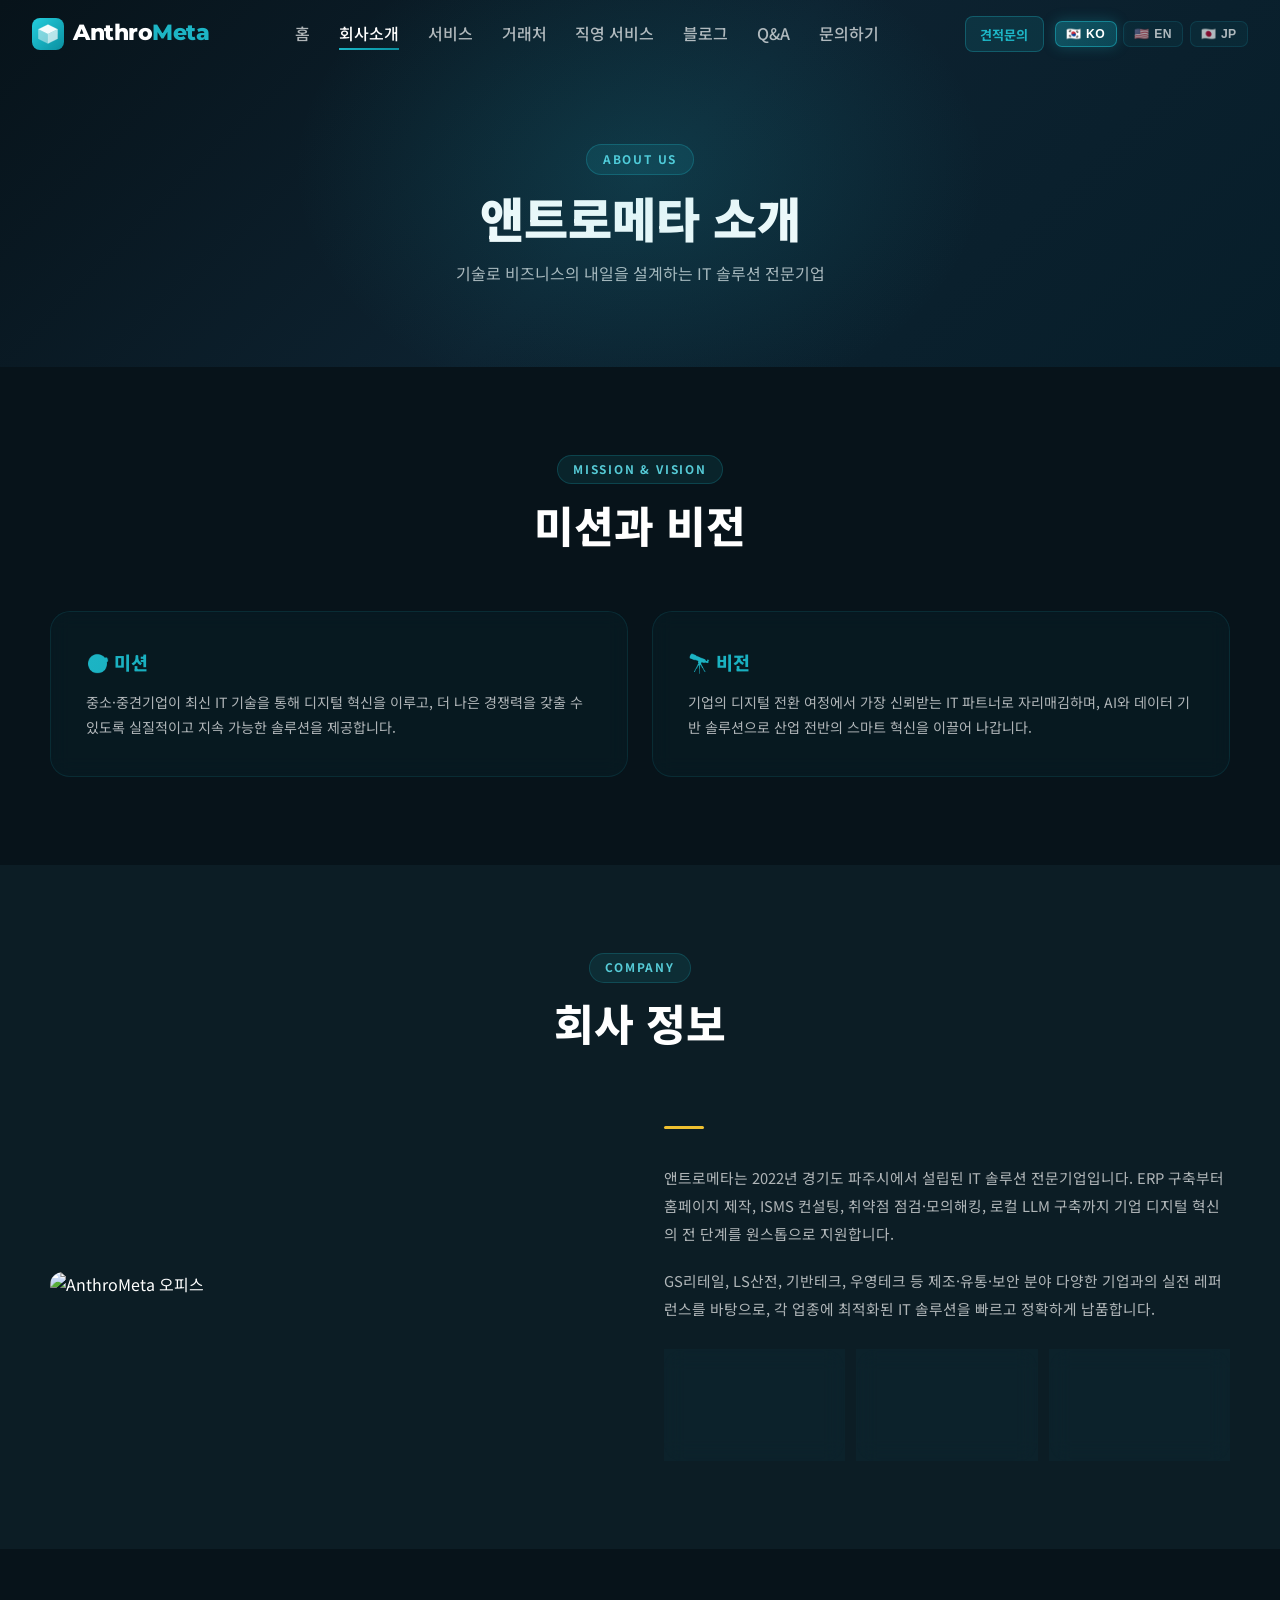
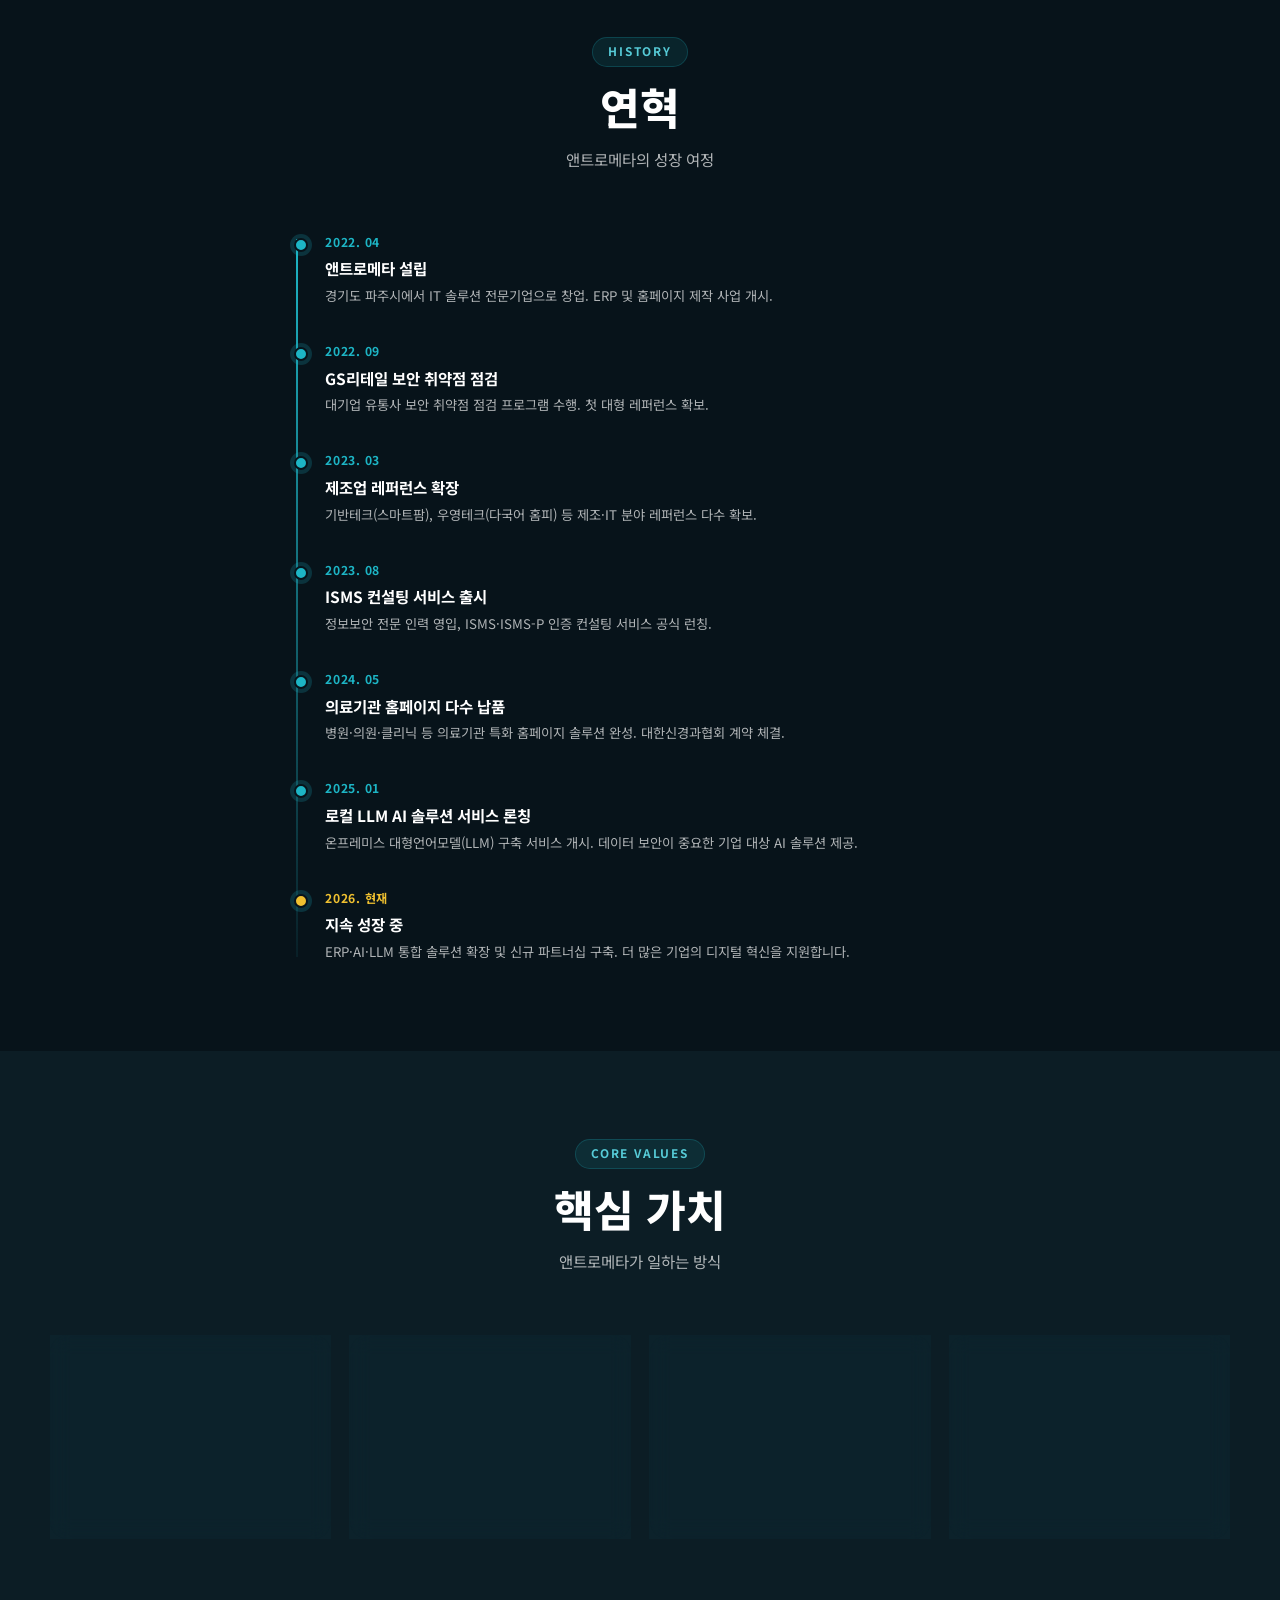
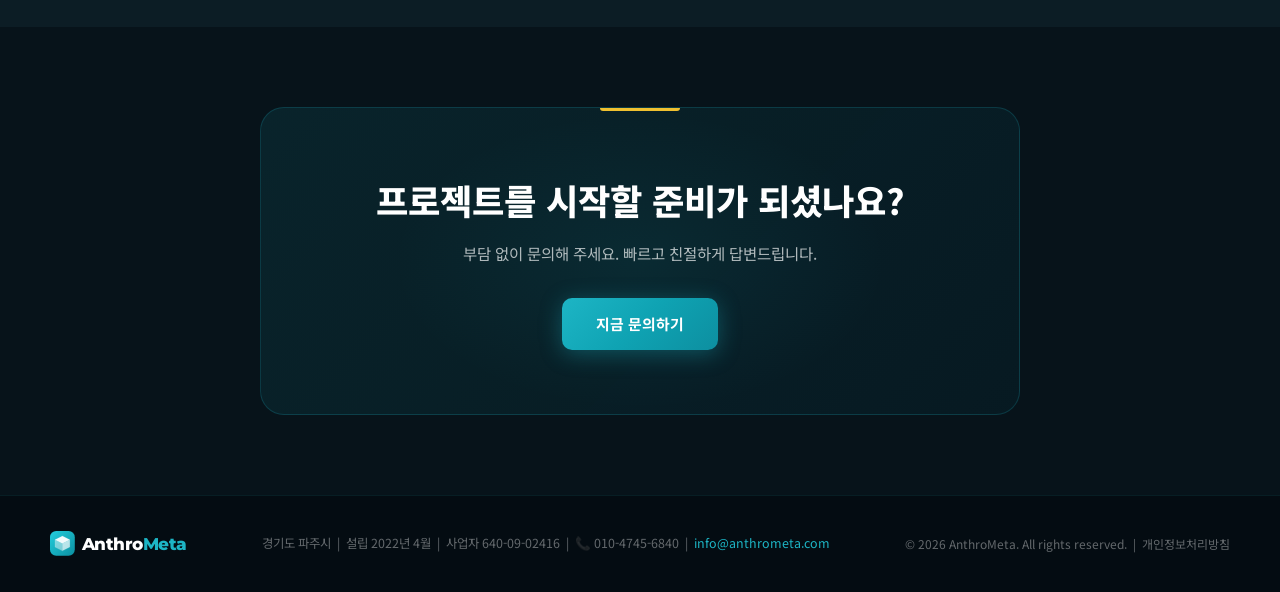
==== commit 1c0b1c00: "Split own-operated services into a dedicated page + homepage slider clients.html previously mixed pa" ====
--- a/about.html
+++ b/about.html
@@ -32,6 +32,7 @@
     <a href="about.html"   data-page="about.html"    data-i18n="nav_about">회사소개</a>
     <a href="services.html" data-page="services.html" data-i18n="nav_services">서비스</a>
     <a href="clients.html"  data-page="clients.html"  data-i18n="nav_clients">거래처</a>
+    <a href="own-services.html" data-page="own-services.html" data-i18n="nav_own">직영 서비스</a>
     <a href="blog.html"    data-page="blog.html"     data-i18n="nav_blog">블로그</a>
     <a href="qa.html"       data-page="qa.html"       data-i18n="nav_qa">Q&amp;A</a>
     <a href="contact.html"  data-page="contact.html"  data-i18n="nav_contact">문의하기</a>
@@ -52,6 +53,7 @@
   <a href="about.html"   onclick="closeMenu()" data-page="about.html"   data-i18n="nav_about">회사소개</a>
   <a href="services.html" onclick="closeMenu()" data-page="services.html" data-i18n="nav_services">서비스</a>
   <a href="clients.html"  onclick="closeMenu()" data-page="clients.html"  data-i18n="nav_clients">거래처</a>
+  <a href="own-services.html" onclick="closeMenu()" data-page="own-services.html" data-i18n="nav_own">직영 서비스</a>
   <a href="blog.html"    onclick="closeMenu()" data-page="blog.html"    data-i18n="nav_blog">블로그</a>
   <a href="qa.html"       onclick="closeMenu()" data-page="qa.html"       data-i18n="nav_qa">Q&amp;A</a>
   <a href="contact.html"  onclick="closeMenu()" data-page="contact.html"  data-i18n="nav_contact">문의하기</a>
--- a/style.css
+++ b/style.css
@@ -141,6 +141,21 @@
 #cl-strip{background:var(--bg2)}
 .cl-strip-inner{display:flex;flex-wrap:wrap;gap:.85rem;justify-content:center;margin-bottom:2.2rem}
 .cb{background:rgba(29,181,197,0.05);border:1px solid rgba(29,181,197,0.12);border-radius:14px;padding:1rem 1.5rem;font-size:.87rem;font-weight:600;color:var(--txt2);transition:var(--ease);cursor:default;backdrop-filter:blur(10px);display:flex;flex-direction:column;align-items:center;gap:.3rem;text-align:center;min-width:140px}
+
+#own-strip{background:var(--bg2)}
+.own-slider-wrap{display:flex;align-items:center;gap:1rem;margin-bottom:2.2rem}
+.own-slider{display:flex;gap:1.2rem;overflow-x:auto;scroll-snap-type:x mandatory;scroll-behavior:smooth;padding:.4rem .2rem 1rem;flex:1 1 auto;scrollbar-width:none}
+.own-slider::-webkit-scrollbar{display:none}
+.own-slide{flex:0 0 260px;scroll-snap-align:start;background:rgba(29,181,197,0.05);border:1px solid rgba(29,181,197,0.12);border-radius:16px;overflow:hidden;text-decoration:none;color:inherit;transition:var(--ease);display:block}
+.own-slide:hover{transform:translateY(-4px);border-color:var(--teal)}
+.own-slide img{width:100%;height:140px;object-fit:cover;display:block}
+.own-slide-body{padding:1rem 1.2rem 1.3rem}
+.own-slide-num{font-size:.75rem;font-weight:700;color:var(--teal);letter-spacing:.05em;margin-bottom:.35rem}
+.own-slide-body h3{font-size:1rem;margin:0 0 .3rem;color:var(--txt)}
+.own-slide-body p{font-size:.82rem;color:var(--txt3);line-height:1.4;margin:0}
+.own-slider-arrow{flex:0 0 auto;width:40px;height:40px;border-radius:50%;border:1px solid rgba(29,181,197,0.25);background:var(--bg2);color:var(--teal);font-size:1.4rem;line-height:1;cursor:pointer;display:flex;align-items:center;justify-content:center;transition:var(--ease)}
+.own-slider-arrow:hover{background:var(--teal);color:#fff}
+@media(max-width:640px){.own-slider-arrow{display:none}.own-slide{flex-basis:220px}}
 .cb:hover{background:rgba(29,181,197,0.12);border-color:rgba(29,181,197,0.35);color:var(--txt);transform:translateY(-4px);box-shadow:0 8px 28px rgba(29,181,197,0.1)}
 .cb-name{font-size:.93rem;font-weight:700;color:var(--txt)}
 .cb-svc{font-size:.73rem;color:var(--txt2);font-weight:400;opacity:.75}
